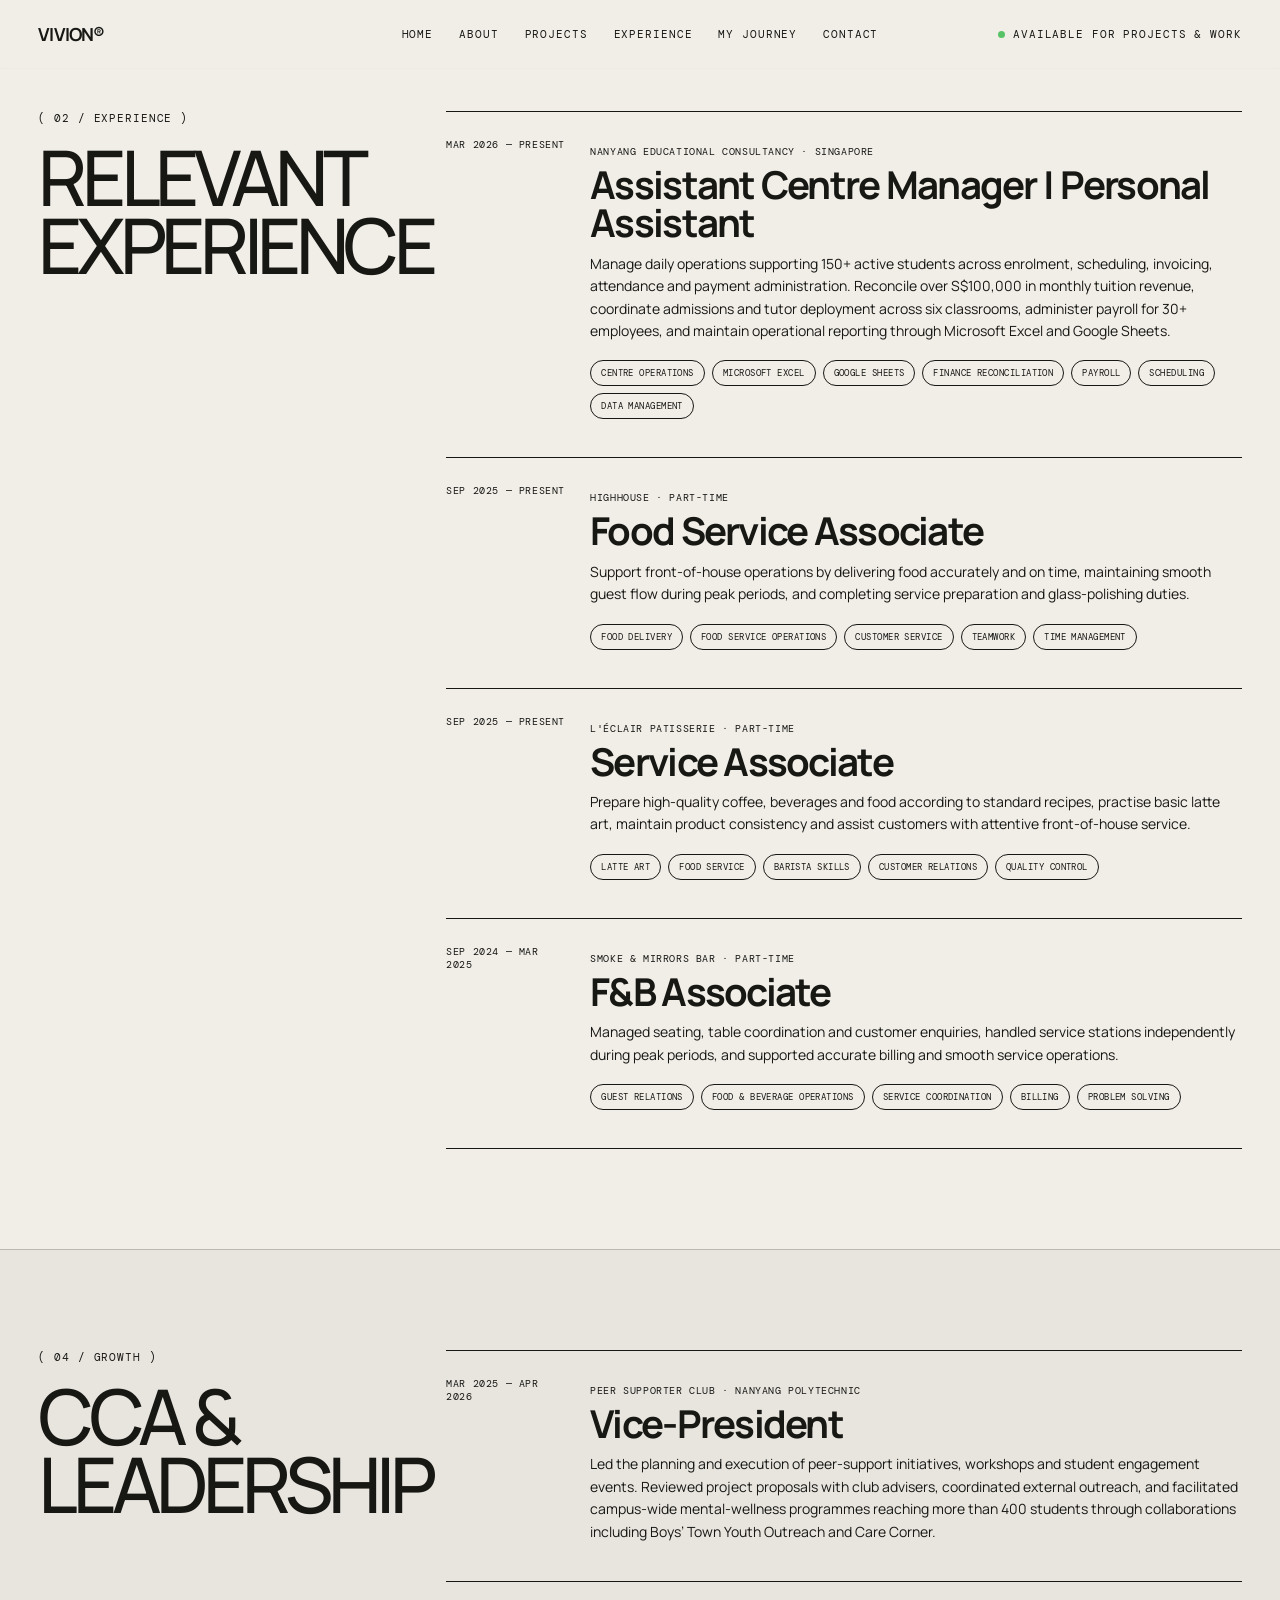
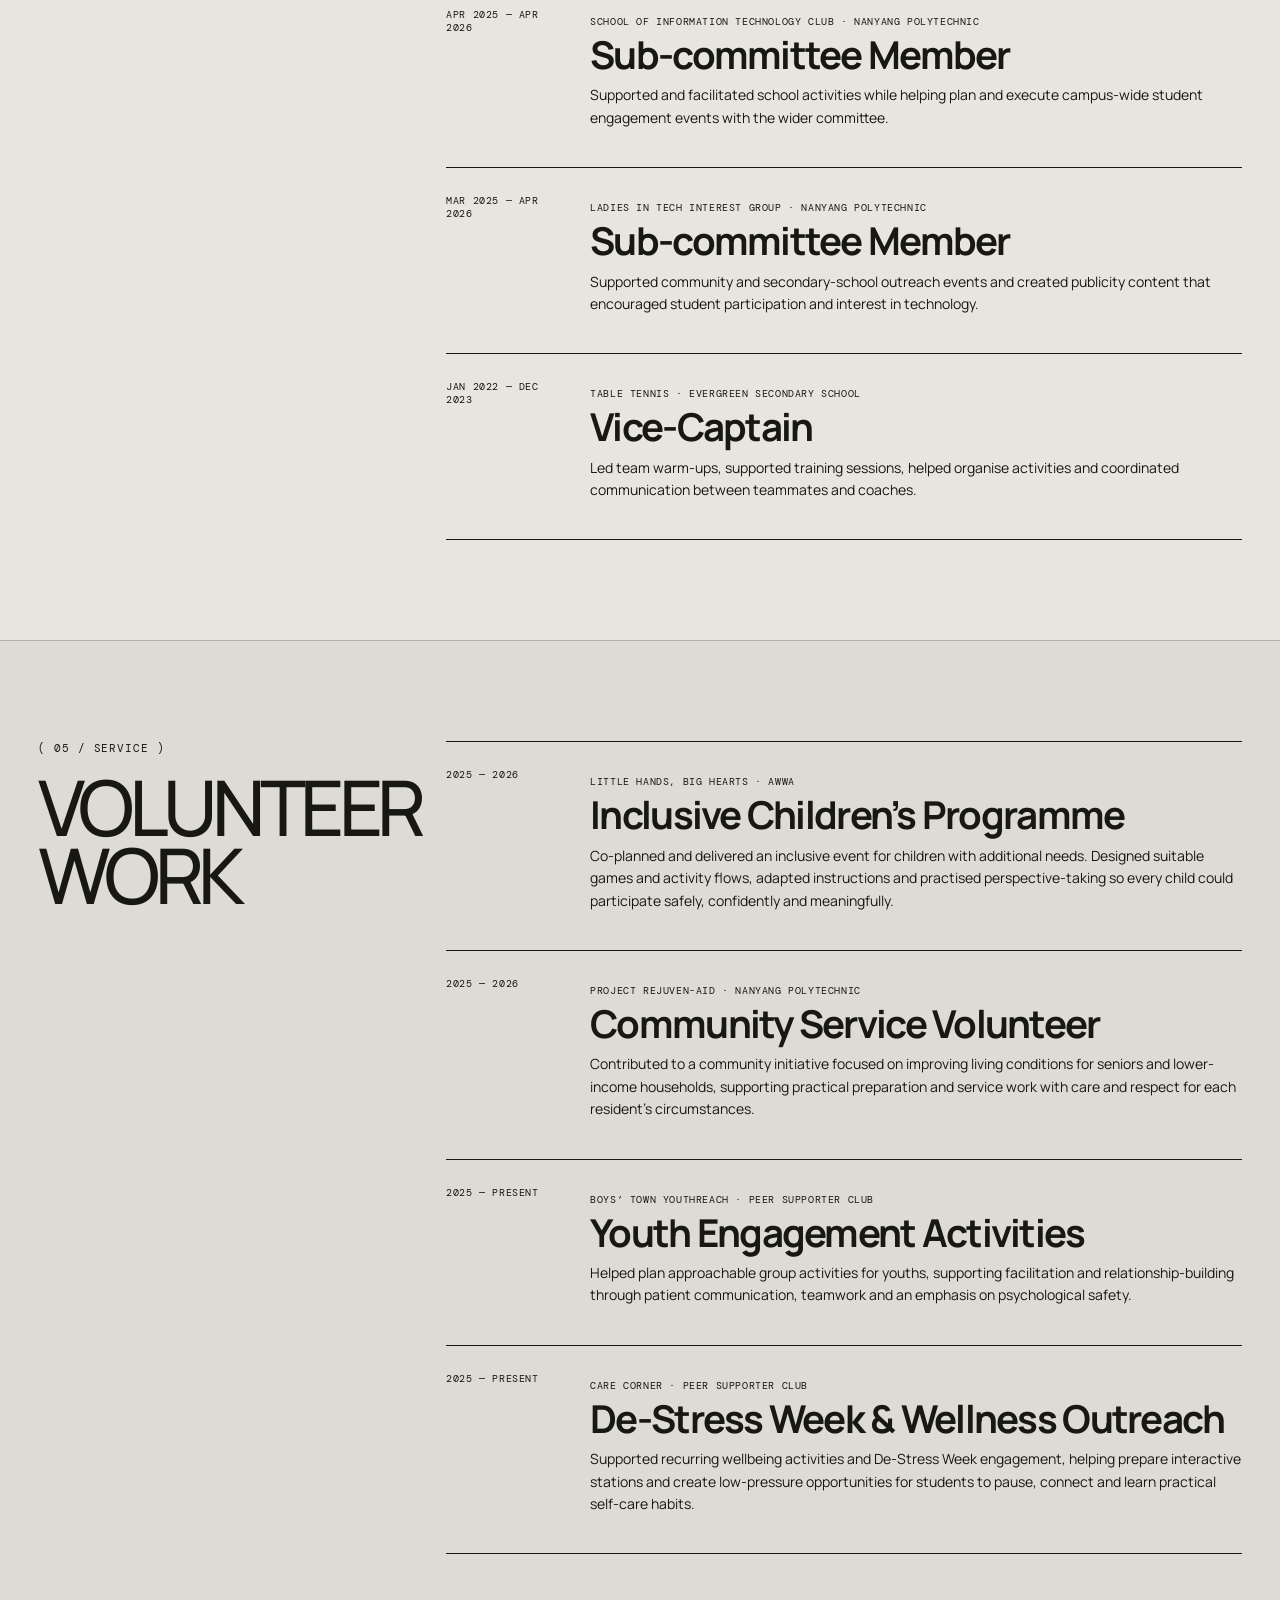
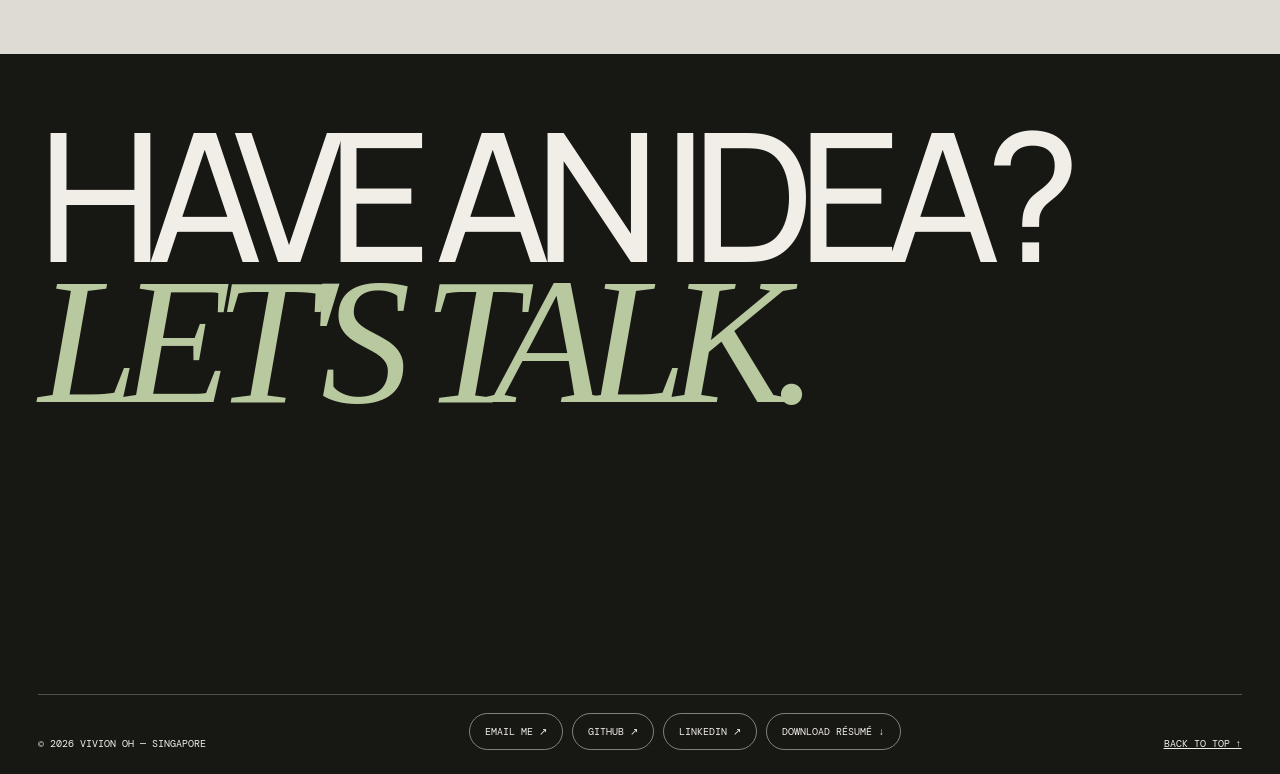
==== experience.html @ 5a407cee "Add EchoSync project links" ====
<!doctype html>
<html lang="en">
<head>
  <meta charset="UTF-8">
  <meta name="viewport" content="width=device-width, initial-scale=1.0">
  <meta name="description" content="Vivion — multidisciplinary digital designer and creative developer.">
  <title>Experience — Vivion</title>
  <style>
    @import url('https://fonts.googleapis.com/css2?family=DM+Mono:wght@300;400;500&family=Manrope:wght@400;500;600;700&display=swap');

    :root {
      --ink: #171714;
      --paper: #f1eee7;
      --acid: #b9c99f;
      --orange: #8a6654;
      --blue: #d8ddd3;
      --line: rgba(23, 23, 20, .22);
    }

    * { box-sizing: border-box; }
    html { scroll-behavior: smooth; }
    body {
      margin: 0;
      color: var(--ink);
      background: var(--paper);
      font-family: Manrope, sans-serif;
      overflow-x: hidden;
    }
    body.experience-page main { padding-top: 68px; }
    body.experience-page .hero, body.experience-page .marquee, body.experience-page .about, body.experience-page .work, body.experience-page .loader { display: none; }
    body.experience-page #experience { padding-top: 42px; }

    a, button { color: inherit; }
    ::selection { color: var(--ink); background: var(--acid); }

    .loader {
      position: fixed;
      inset: 0;
      z-index: 99;
      display: grid;
      align-items: end;
      padding: clamp(24px, 5vw, 72px);
      color: var(--paper);
      background: var(--ink);
      transition: transform .9s cubic-bezier(.77,0,.18,1);
    }
    .loader.done { transform: translateY(-101%); }
    .loader-title { max-width: 1400px; font-size: clamp(50px, 11vw, 170px); line-height: .78; letter-spacing: -.085em; text-transform: uppercase; }
    .loader-title em { color: var(--acid); font-family: "Times New Roman", serif; font-weight: 400; text-transform: none; }
    .loader small { position: absolute; top: 32px; right: 40px; font: 12px DM Mono, monospace; }

    nav {
      position: fixed;
      z-index: 80;
      top: 0;
      left: 0;
      width: 100%;
      padding: 22px clamp(20px, 3vw, 44px);
      display: grid;
      grid-template-columns: 1fr auto 1fr;
      align-items: center;
      font: 11px DM Mono, monospace;
      text-transform: uppercase;
      letter-spacing: .08em;
      background: rgba(241,238,231,.88);
      border-bottom: 1px solid transparent;
      backdrop-filter: blur(14px);
      transition: border-color .25s;
    }
    nav.scrolled { border-color: var(--line); }
    .brand { font: 700 18px Manrope, sans-serif; letter-spacing: -.05em; text-decoration: none; }
    .nav-links { display: flex; align-items: center; gap: 26px; }
    .nav-links a { text-decoration: none; }
    .nav-links a::after { content: ""; display: block; width: 0; height: 1px; background: currentColor; transition: width .25s; }
    .nav-links a:hover::after { width: 100%; }
    .availability { justify-self: end; display: flex; align-items: center; gap: 8px; }
    .availability::before { content: ""; width: 7px; height: 7px; background: #58c366; border-radius: 50%; animation: pulse 1.8s infinite; }

    .hero {
      min-height: 100svh;
      padding: clamp(105px, 12vh, 145px) clamp(20px, 3vw, 44px) clamp(28px, 5vh, 50px);
      display: grid;
      grid-template-rows: auto 1fr auto;
      gap: clamp(35px, 6vh, 75px);
      position: relative;
      border-bottom: 1px solid var(--line);
    }
    .eyebrow { font: 11px DM Mono, monospace; text-transform: uppercase; letter-spacing: .08em; }
    .hero-title {
      margin: 0;
      max-width: 1500px;
      font-size: clamp(58px, 10.5vw, 168px);
      font-weight: 500;
      line-height: .8;
      letter-spacing: -.095em;
      text-transform: uppercase;
      align-self: center;
      position: relative;
      z-index: 1;
    }
    .hero-title .line { display: block; overflow: hidden; }
    .hero-title .line span { display: block; transform: translateY(110%); transition: transform 1s cubic-bezier(.16,1,.3,1); }
    .ready .hero-title .line span { transform: translateY(0); }
    .hero-title .line:nth-child(2) span { transition-delay: .12s; padding-left: 12vw; }
    .accent { font-family: "Times New Roman", serif; font-weight: 400; font-style: italic; text-transform: none; color: var(--orange); }
    .hero-bottom { display: grid; grid-template-columns: 1fr 1fr 1fr; align-items: end; gap: 24px; }
    .hero-copy { max-width: 560px; font-size: clamp(14px, 1.25vw, 18px); line-height: 1.55; }
    .scroll { justify-self: center; font: 10px DM Mono, monospace; text-transform: uppercase; }
    .hero-camera {
      position: absolute;
      right: clamp(20px, 5vw, 80px);
      top: clamp(105px, 14vh, 145px);
      width: clamp(260px, 27vw, 440px);
      padding: 14px;
      border: 1px solid var(--ink);
      border-radius: 24px;
      background: var(--ink);
      color: var(--paper);
      z-index: 2;
      transform: rotate(2deg);
    }
    .camera-top { display: flex; justify-content: space-between; align-items: center; padding: 3px 3px 12px; font: 9px DM Mono, monospace; text-transform: uppercase; }
    .camera-dot { width: 8px; height: 8px; border-radius: 50%; background: #d96855; }
    .camera-screen { display: flex; gap: 7px; overflow-x: auto; scroll-snap-type: x mandatory; scrollbar-width: none; border-radius: 14px; }
    .camera-screen::-webkit-scrollbar { display: none; }
    .camera-screen img { flex: 0 0 100%; width: 100%; aspect-ratio: 4/3; object-fit: cover; object-position: top center; scroll-snap-align: start; background: white; }
    .camera-bottom { display: flex; justify-content: space-between; align-items: center; padding: 12px 3px 2px; font: 9px DM Mono, monospace; text-transform: uppercase; }
    .camera-controls { display: flex; gap: 5px; }
    .camera-controls button { width: 24px; height: 24px; border: 1px solid rgba(255,255,255,.5); border-radius: 50%; color: white; background: transparent; font-size: 11px; }

    .marquee { overflow: hidden; padding: 16px 0; background: var(--ink); color: var(--paper); }
    .marquee-track { display: flex; width: max-content; animation: marquee 20s linear infinite; }
    .marquee span { font: 12px DM Mono, monospace; text-transform: uppercase; white-space: nowrap; }
    .marquee i { color: var(--acid); margin: 0 24px; font-style: normal; }

    .work { padding: 90px clamp(20px, 3vw, 44px) 130px; }
    .section-head { display: flex; justify-content: space-between; align-items: end; margin-bottom: 35px; }
    .section-head h2 { margin: 0; font-size: clamp(50px, 8vw, 120px); font-weight: 500; line-height: .85; letter-spacing: -.075em; text-transform: uppercase; }
    .section-head p { font: 11px DM Mono, monospace; text-transform: uppercase; }
    .project {
      display: grid;
      grid-template-columns: 60px 1fr auto;
      gap: 24px;
      align-items: center;
      padding: 22px 0;
      border-top: 1px solid var(--ink);
      text-decoration: none;
      position: relative;
    }
    .project:last-child { border-bottom: 1px solid var(--ink); }
    .project-num, .project-meta { font: 10px DM Mono, monospace; text-transform: uppercase; }
    .project-main { min-width: 0; }
    .project h3 { margin: 0; font-size: clamp(34px, 5.5vw, 82px); font-weight: 500; letter-spacing: -.065em; line-height: .95; transition: transform .35s; }
    .project:hover h3 { transform: translateX(18px); }
    .project-copy { max-width: 760px; margin: 14px 0 0; font-size: 13px; line-height: 1.55; letter-spacing: 0; }
    .project-skills { display: flex; flex-wrap: wrap; gap: 6px; margin-top: 14px; }
    .project-skills span { padding: 5px 9px; border: 1px solid var(--ink); border-radius: 999px; font: 8px DM Mono, monospace; text-transform: uppercase; letter-spacing: .04em; }
    .project-preview {
      position: fixed;
      z-index: 20;
      width: 300px;
      height: 210px;
      pointer-events: none;
      opacity: 0;
      transform: translate(-50%,-50%) scale(.8) rotate(-4deg);
      transition: opacity .2s, transform .35s;
      border: 8px solid var(--paper);
      box-shadow: 0 20px 50px rgba(0,0,0,.2);
      overflow: hidden;
    }
    .project-preview.show { opacity: 1; transform: translate(-50%,-50%) scale(1) rotate(-2deg); }
    .preview-art { width: 100%; height: 100%; position: relative; background: var(--acid); }
    .preview-art::before { content: ""; position: absolute; inset: 15%; border-radius: 50%; background: var(--orange); box-shadow: 55px 25px 0 var(--blue), -45px 40px 0 var(--ink); }
    .preview-art.has-image { background: #e8f3e9; }
    .preview-art.has-image::before { display: none; }
    .preview-art img { width: 100%; height: 100%; display: block; object-fit: cover; object-position: top center; }
    .project:nth-of-type(2) .preview-art { background: var(--blue); filter: hue-rotate(30deg); }
    .project:nth-of-type(3) .preview-art { background: var(--orange); filter: hue-rotate(90deg); }

    .project-cards { display: grid; gap: 28px; }
    .case-card { padding: clamp(24px, 4vw, 58px); border: 1px solid var(--ink); border-radius: 28px; background: rgba(255,255,255,.34); overflow: hidden; }
    .case-top { display: grid; grid-template-columns: minmax(0,1.6fr) minmax(230px,.7fr); gap: 5vw; align-items: start; }
    .case-card h3 { margin: 0; font-size: clamp(38px, 5.6vw, 82px); line-height: .9; letter-spacing: -.065em; }
    .case-award { display: block; max-width: 900px; margin-bottom: 30px; padding: 0 0 18px; border-bottom: 1px solid var(--ink); color: #536743; font: 600 clamp(18px, 2.3vw, 34px) Manrope, sans-serif; line-height: 1.05; text-transform: uppercase; letter-spacing: -.035em; }
    .case-role { display: block; margin-top: 22px; font: 500 11px DM Mono, monospace; text-transform: uppercase; letter-spacing: .07em; }
    .case-date { justify-self: end; font: 10px DM Mono, monospace; text-transform: uppercase; }
    .case-summary { max-width: 1050px; margin: 30px 0 0; font-size: clamp(16px, 1.5vw, 21px); line-height: 1.55; }
    .case-tags { display: flex; flex-wrap: wrap; gap: 8px; margin-top: 25px; }
    .case-tags span, .case-tags a { padding: 8px 12px; border: 1px solid var(--ink); border-radius: 999px; font: 9px DM Mono, monospace; text-transform: uppercase; }
    .case-details { display: grid; grid-template-columns: 1fr 1fr; gap: clamp(28px, 5vw, 80px); margin-top: 42px; padding-top: 32px; border-top: 1px solid var(--ink); }
    .case-details h4 { margin: 0 0 16px; font-size: 21px; letter-spacing: -.03em; }
    .case-details ul { margin: 0; padding-left: 19px; }
    .case-details li { margin: 0 0 9px; font-size: 14px; line-height: 1.55; }
    .case-media { margin-top: 40px; display: grid; grid-template-columns: 1.7fr .8fr; gap: 12px; }
    .case-media img { width: 100%; height: clamp(230px, 37vw, 560px); display: block; border: 1px solid var(--ink); border-radius: 18px; object-fit: cover; object-position: top center; background: white; }
    .case-media .media-note { border-radius: 18px; padding: 25px; background: var(--ink); color: var(--paper); display: flex; flex-direction: column; justify-content: space-between; }
    .media-note span { font: 9px DM Mono, monospace; text-transform: uppercase; }
    .media-note strong { font-size: clamp(27px, 3vw, 46px); line-height: .95; letter-spacing: -.05em; }
    .case-card.echo, .case-card.legacy, .case-card.dance { background: #e8e5de; }
    .case-card.compact .case-media { grid-template-columns: 1fr; }
    .visual-panel { min-height: 260px; border-radius: 18px; border: 1px solid var(--ink); display: grid; place-items: center; background: var(--paper); position: relative; overflow: hidden; }
    .visual-panel::before { content: ""; width: 170px; aspect-ratio: 1; border-radius: 50%; background: var(--accent-color, var(--orange)); box-shadow: 80px 20px 0 var(--blue), -80px 35px 0 var(--acid); }
    .visual-panel span { position: absolute; font: 10px DM Mono, monospace; text-transform: uppercase; }
    .image-gallery { margin-top: 40px; display: grid; grid-template-columns: repeat(3, minmax(0,1fr)); gap: 12px; }
    .gallery-item { aspect-ratio: 16 / 9; min-height: 190px; position: relative; overflow: hidden; border: 1px solid var(--ink); border-radius: 15px; background: #f8f7f2; }
    .gallery-item:first-child { grid-column: span 2; grid-row: span 2; aspect-ratio: auto; }
    .gallery-item img { width: 100%; height: 100%; min-height: 0; display: block; object-fit: cover; object-position: top center; transition: transform .4s; }
    .gallery-item.contain img { object-fit: contain; object-position: center; }
    .gallery-item:hover img { transform: scale(1.025); }
    .gallery-item::after { content: "View ↗"; position: absolute; right: 10px; bottom: 10px; padding: 6px 8px; border-radius: 999px; color: var(--paper); background: rgba(23,23,20,.85); font: 8px DM Mono, monospace; text-transform: uppercase; }
    .image-gallery.collapsed .gallery-item:nth-child(n+6) { display: none; }
    .gallery-more { aspect-ratio: 16 / 9; min-height: 190px; border: 1px solid var(--ink); border-radius: 15px; color: var(--paper); background: var(--ink); font: 500 clamp(28px, 4vw, 58px) Manrope, sans-serif; letter-spacing: -.05em; }
    .gallery-more small { display: block; margin-top: 6px; font: 8px DM Mono, monospace; text-transform: uppercase; letter-spacing: .08em; }
    .lightbox { position: fixed; inset: 0; z-index: 200; display: none; grid-template-columns: minmax(0,2fr) minmax(270px,.7fr); gap: 30px; align-items: center; padding: 50px 80px; background: rgba(16,16,14,.97); }
    .lightbox.open { display: grid; }
    .lightbox img { max-width: 100%; max-height: 88vh; object-fit: contain; justify-self: center; }
    .lightbox-info { color: var(--paper); padding: 26px; border-left: 1px solid rgba(255,255,255,.25); }
    .lightbox-info span { font: 9px DM Mono, monospace; text-transform: uppercase; letter-spacing: .08em; color: var(--acid); }
    .lightbox-info h3 { margin: 12px 0 16px; font-size: clamp(26px, 3vw, 46px); line-height: .95; letter-spacing: -.05em; }
    .lightbox-info p { margin: 0; font-size: 14px; line-height: 1.65; color: rgba(241,238,231,.76); }
    .lightbox button { position: absolute; border: 1px solid rgba(255,255,255,.5); border-radius: 999px; color: white; background: rgba(0,0,0,.35); font: 11px DM Mono, monospace; }
    .lightbox-close { top: 20px; right: 20px; padding: 10px 14px; }
    .lightbox-prev, .lightbox-next { top: 50%; width: 44px; height: 44px; }
    .lightbox-prev { left: 20px; }
    .lightbox-next { right: 20px; }

    .experience-section { padding: 100px clamp(20px, 3vw, 44px); border-top: 1px solid var(--line); }
    .experience-section.alt { background: #e8e5de; }
    .experience-section.orange { background: #dedbd4; }
    .experience-grid { display: grid; grid-template-columns: minmax(220px, .8fr) 2fr; gap: 7vw; }
    .section-label { margin: 0; font: 11px DM Mono, monospace; text-transform: uppercase; letter-spacing: .08em; }
    .section-label strong { display: block; margin-top: 18px; font: 500 clamp(42px, 6vw, 90px) Manrope, sans-serif; line-height: .88; letter-spacing: -.07em; text-transform: uppercase; }
    .entries { border-top: 1px solid var(--ink); }
    .entry, .entry.no-logo { display: grid; grid-template-columns: 120px 1fr; gap: 24px; padding: 26px 0 38px; border-bottom: 1px solid var(--ink); }
    .entry[id] { scroll-margin-top: 88px; }
    .entry-group { padding: 30px 0 18px; border-bottom: 1px solid var(--ink); }
    .entry-group-title { margin: 0 0 14px 204px; font: 600 11px DM Mono, monospace; text-transform: uppercase; letter-spacing: .07em; }
    .role-timeline { position: relative; }
    .role-timeline::before { content: ""; position: absolute; top: 32px; bottom: 45px; left: 180px; width: 2px; background: var(--ink); }
    .role-timeline .entry { position: relative; grid-template-columns: 120px 1fr; column-gap: 36px; border-bottom: 0; padding: 24px 0 34px 48px; }
    .role-timeline .entry::before { content: ""; position: absolute; top: 29px; left: 172px; width: 14px; height: 14px; border: 2px solid var(--ink); border-radius: 50%; background: #e8e5de; z-index: 1; }
    .role-timeline .entry:first-child::before { background: var(--ink); box-shadow: inset 0 0 0 3px #e8e5de; }
    .role-timeline .entry + .entry { padding-top: 34px; }
    .role-timeline .entry + .entry::before { top: 39px; }
    .role-timeline .entry h3 { margin-top: 0; }
    .entry-date, .entry-kicker { font: 10px DM Mono, monospace; text-transform: uppercase; letter-spacing: .06em; }
    .entry h3 { margin: 6px 0 10px; font-size: clamp(25px, 3vw, 44px); line-height: 1; letter-spacing: -.045em; }
    .entry p { max-width: 690px; margin: 0; font-size: 14px; line-height: 1.6; }
    .entry-skills { display: flex; flex-wrap: wrap; gap: 7px; margin-top: 18px; }
    .entry-skills span { padding: 6px 10px; border: 1px solid var(--ink); border-radius: 999px; font: 9px DM Mono, monospace; text-transform: uppercase; letter-spacing: .05em; }
    .placeholder { opacity: .58; }

    .about {
      min-height: 95vh;
      padding: 110px clamp(20px, 3vw, 44px);
      background: #dedbd4;
      display: grid;
      grid-template-columns: 1fr 2.2fr;
      gap: 6vw;
    }
    .about h2 { margin: 0; font: 11px DM Mono, monospace; text-transform: uppercase; }
    .about-copy { margin: 0; font-size: clamp(38px, 5.7vw, 88px); line-height: .98; letter-spacing: -.065em; }
    .about-copy em { font-family: "Times New Roman", serif; font-weight: 400; color: #536743; }
    .skills { grid-column: 2; display: flex; flex-wrap: wrap; gap: 8px; align-self: end; margin-top: 80px; }
    .skills span { border: 1px solid var(--ink); border-radius: 999px; padding: 10px 15px; font: 10px DM Mono, monospace; text-transform: uppercase; }

    footer { min-height: 80vh; padding: 70px clamp(20px, 3vw, 44px) 24px; background: var(--ink); color: var(--paper); display: flex; flex-direction: column; justify-content: space-between; }
    footer h2 { margin: 0; font-size: clamp(70px, 14vw, 210px); font-weight: 500; line-height: .78; letter-spacing: -.09em; text-transform: uppercase; }
    footer h2 em { color: var(--acid); font-family: "Times New Roman", serif; font-weight: 400; }
    .footer-row { display: flex; justify-content: space-between; gap: 24px; align-items: end; border-top: 1px solid rgba(255,255,255,.25); padding-top: 18px; font: 10px DM Mono, monospace; text-transform: uppercase; }
    .socials { display: flex; flex-wrap: wrap; gap: 9px; }
    .socials a { padding: 11px 15px; border: 1px solid rgba(255,255,255,.45); border-radius: 999px; text-decoration: none; transition: background .2s, color .2s; }
    .socials a:hover { color: var(--ink); background: var(--acid); }

    [data-reveal] { opacity: 0; transform: translateY(45px); transition: opacity .8s, transform .8s cubic-bezier(.16,1,.3,1); }
    [data-reveal].visible { opacity: 1; transform: none; }
    @keyframes marquee { to { transform: translateX(-50%); } }
    @keyframes float { 50% { transform: translateY(10px) rotate(5deg); } }
    @keyframes pulse { 50% { box-shadow: 0 0 0 6px rgba(88,195,102,0); } }

    @media (max-width: 720px) {
      body.experience-page #experience { padding-top: 30px; }
      nav { grid-template-columns: 1fr auto; }
      .nav-links { display: flex; gap: 13px; max-width: 66vw; overflow-x: auto; scrollbar-width: none; }
      .nav-links::-webkit-scrollbar { display: none; }
      .availability { display: none; }
      .hero { min-height: auto; padding-top: 105px; gap: 44px; }
      .hero-title { font-size: clamp(52px, 17.5vw, 92px); line-height: .82; padding-top: 75px; }
      .hero-title .line:nth-child(2) span { padding-left: 0; }
      .hero-bottom { grid-template-columns: 1fr; gap: 20px; }
      .hero-bottom .eyebrow { justify-self: start !important; }
      .scroll { justify-self: start; }
      .hero-camera { position: relative; inset: auto; width: 100%; max-width: 390px; justify-self: end; margin-top: -18px; transform: rotate(1deg); }
      .hero-title { padding-top: 0; }
      .project { grid-template-columns: 34px 1fr; }
      .project-meta { display: none; }
      .project-preview { display: none; }
      .case-top, .case-details, .case-media { grid-template-columns: 1fr; }
      .image-gallery { grid-template-columns: 1fr 1fr; }
      .gallery-item:first-child { grid-column: span 2; grid-row: auto; aspect-ratio: 16 / 9; }
      .lightbox { grid-template-columns: 1fr; padding: 65px 15px 20px; overflow-y: auto; }
      .lightbox-info { border-left: 0; border-top: 1px solid rgba(255,255,255,.25); padding: 22px 5px; }
      .case-date { justify-self: start; }
      .case-media .media-note { min-height: 210px; }
      .experience-grid { grid-template-columns: 1fr; }
      .entry, .entry.no-logo { grid-template-columns: 1fr; gap: 10px; }
      .entry-group-title { margin-left: 28px; }
      .role-timeline::before { left: 5px; top: 24px; bottom: 35px; }
      .role-timeline .entry { grid-template-columns: 1fr; padding: 18px 0 26px 28px; }
      .role-timeline .entry::before, .role-timeline .entry + .entry::before { left: 0; top: 23px; }
      .about { grid-template-columns: 1fr; }
      .about-copy, .skills { grid-column: 1; }
      footer { min-height: 70vh; }
      .footer-row { align-items: start; flex-direction: column; }
    }

    @media (min-width: 721px) and (max-height: 760px) {
      .hero { gap: 24px; padding-top: 100px; padding-bottom: 24px; }
      .hero-title { font-size: min(9.5vw, 130px); }
      .hero-camera { top: 90px; width: 250px; }
    }
  </style>
</head>
<body class="experience-page">
  <div class="loader"><small>BUILDING YOUR STORY / <b>0</b>%</small><div class="loader-title">Vivion's<br><em>digital portfolio.</em></div></div>

  <nav>
    <a class="brand" href="index.html">VIVION®</a>
    <div class="nav-links"><a href="index.html">Home</a><a href="index.html#about">About</a><a href="projects.html">Projects</a><a href="experience.html#experience">Experience</a><a href="experience.html#leadership">My Journey</a><a href="index.html#contact">Contact</a></div>
    <div class="availability">Available for projects & work</div>
  </nav>

  <main>
    <section class="hero">
      <h1 class="hero-title">
        <span class="line"><span>Welcome to</span></span>
        <span class="line"><span><i class="accent">Vivion's</i> world.</span></span>
      </h1>
      <div class="hero-camera" aria-label="Scrollable project preview camera">
        <div class="camera-top"><span>Vivion / Selected frames</span><i class="camera-dot"></i></div>
        <div class="camera-screen">
          <img src="assets/echosync-gallery/screen-01.png" alt="EchoSync dashboard preview">
          <img src="assets/legacy-garden.png" alt="Legacy Garden preview">
          <img src="assets/echosync-gallery/screen-06.png" alt="EchoSync mobile responder preview">
        </div>
        <div class="camera-bottom"><span>Swipe / scroll</span><div class="camera-controls"><button type="button" data-camera="-1" aria-label="Previous image">←</button><button type="button" data-camera="1" aria-label="Next image">→</button></div></div>
      </div>
      <div class="hero-bottom">
        <p class="hero-copy">I bridge business, technology and people—building practical digital products, supporting fast-moving operations and leading community initiatives with empathy.</p>
        <span class="scroll">Scroll to explore ↓</span>
        <span class="eyebrow" style="justify-self:end">Based in Singapore / GMT+8</span>
      </div>
    </section>

    <div class="marquee" aria-hidden="true"><div class="marquee-track">
      <span>Python <i>✦</i> C# <i>✦</i> HTML <i>✦</i> CSS <i>✦</i> JavaScript <i>✦</i> Power BI <i>✦</i> Microsoft Excel <i>✦</i> Google Workspace <i>✦</i> Microsoft 365 <i>✦</i> Flask <i>✦</i> Figma <i>✦</i>&nbsp;</span>
      <span>Python <i>✦</i> C# <i>✦</i> HTML <i>✦</i> CSS <i>✦</i> JavaScript <i>✦</i> Power BI <i>✦</i> Microsoft Excel <i>✦</i> Google Workspace <i>✦</i> Microsoft 365 <i>✦</i> Flask <i>✦</i> Figma <i>✦</i>&nbsp;</span>
    </div></div>

    <section class="about" id="about">
      <h2 data-reveal>( 01 / About me )</h2>
      <p class="about-copy" data-reveal>I’m Vivion, a Business & Financial Technology student who enjoys <em>building useful, human-centred digital experiences.</em></p>
      <div class="skills" data-reveal><span>Python</span><span>C#</span><span>Flask</span><span>HTML / CSS</span><span>JavaScript</span><span>Power BI</span><span>Figma</span><span>UI / UX</span><span>Microsoft Excel</span><span>Google Workspace</span><span>Microsoft 365</span><span>Leadership</span><span>Communication</span></div>
    </section>

    <section class="experience-section" id="experience">
      <div class="experience-grid">
        <h2 class="section-label" data-reveal>( 02 / Experience )<strong>Relevant<br>experience</strong></h2>
        <div class="entries" data-reveal>
          <article class="entry" id="nanyang"><span class="entry-date">Mar 2026 — Present</span><div><span class="entry-kicker">Nanyang Educational Consultancy · Singapore</span><h3>Assistant Centre Manager | Personal Assistant</h3><p>Manage daily operations supporting 150+ active students across enrolment, scheduling, invoicing, attendance and payment administration. Reconcile over S$100,000 in monthly tuition revenue, coordinate admissions and tutor deployment across six classrooms, administer payroll for 30+ employees, and maintain operational reporting through Microsoft Excel and Google Sheets.</p><div class="entry-skills"><span>Centre Operations</span><span>Microsoft Excel</span><span>Google Sheets</span><span>Finance Reconciliation</span><span>Payroll</span><span>Scheduling</span><span>Data Management</span></div></div></article>
          <article class="entry" id="highhouse"><span class="entry-date">Sep 2025 — Present</span><div><span class="entry-kicker">HighHouse · Part-time</span><h3>Food Service Associate</h3><p>Support front-of-house operations by delivering food accurately and on time, maintaining smooth guest flow during peak periods, and completing service preparation and glass-polishing duties.</p><div class="entry-skills"><span>Food delivery</span><span>Food service operations</span><span>Customer service</span><span>Teamwork</span><span>Time management</span></div></div></article>
          <article class="entry" id="leclair"><span class="entry-date">Sep 2025 — Present</span><div><span class="entry-kicker">L'éclair Patisserie · Part-time</span><h3>Service Associate</h3><p>Prepare high-quality coffee, beverages and food according to standard recipes, practise basic latte art, maintain product consistency and assist customers with attentive front-of-house service.</p><div class="entry-skills"><span>Latte art</span><span>Food service</span><span>Barista skills</span><span>Customer relations</span><span>Quality control</span></div></div></article>
          <article class="entry"><span class="entry-date">Sep 2024 — Mar 2025</span><div><span class="entry-kicker">Smoke & Mirrors Bar · Part-time</span><h3>F&amp;B Associate</h3><p>Managed seating, table coordination and customer enquiries, handled service stations independently during peak periods, and supported accurate billing and smooth service operations.</p><div class="entry-skills"><span>Guest relations</span><span>Food & beverage operations</span><span>Service coordination</span><span>Billing</span><span>Problem solving</span></div></div></article>
        </div>
      </div>
    </section>

    <section class="work" id="work">
      <div class="section-head" data-reveal><h2>Relevant<br>projects</h2><p>( 03 / Projects ) · 2024—2026</p></div>
      <div class="project-cards">
        <article class="case-card echo" data-reveal>
          <div class="case-top"><div><span class="case-award">SCDF × Dell Lifesavers’ Innovation Challenge 2026 · Top 5 Finalist</span><h3>EchoSync</h3><span class="case-role">Project Lead | Business Analysis | Digital Marketing | Front-end Development</span></div><span class="case-date">Mar 2026 — Jul 2026</span></div>
          <p class="case-summary">An AI-assisted pre-arrival intelligence and first-response ecosystem designed to detect unwitnessed home emergencies for seniors living alone. EchoSync uses privacy-first ambient sensors, Edge AI and voice check-ins to assess distress before routing alerts to caregivers or responders.</p>
          <div class="case-tags"><span>Artificial Intelligence</span><span>IoT</span><span>Edge AI</span><span>Raspberry Pi</span><span>Sensor Fusion</span><span>Voice Recognition</span><span>Dashboard Integration</span></div>
          <div class="case-tags" aria-label="EchoSync project links"><a href="https://drive.google.com/file/d/1EsJgIY_tZZl0zcujhtltDhbZPLk7-HnM/preview" target="_blank" rel="noopener noreferrer">Walkthrough Video</a><a href="https://canva.link/3jphq3scqtzqxrj" target="_blank" rel="noopener noreferrer">Brainstorm</a><a href="https://github.com/feliciatanxl/EchoSync" target="_blank" rel="noopener noreferrer">GitHub Repository</a><a href="https://canva.link/1vbi4l7is7edmj3" target="_blank" rel="noopener noreferrer">Top 10 Pitch Deck</a><a href="https://canva.link/nsu4u5fb17wkt8w" target="_blank" rel="noopener noreferrer">Grand Finale Deck</a><a href="https://echosync-portal-kaw8xrzjo-feliciatanxls-projects.vercel.app/dashboard-v2" target="_blank" rel="noopener noreferrer">Dashboard</a><a href="https://echosync-portal-kaw8xrzjo-feliciatanxls-projects.vercel.app/caregiver-app" target="_blank" rel="noopener noreferrer">Caregiver App</a><a href="https://echosync-portal-kaw8xrzjo-feliciatanxls-projects.vercel.app/myResponder" target="_blank" rel="noopener noreferrer">myResponder</a></div>
          <div class="case-details"><div><h4>Project Highlights</h4><ul><li>Top 5 Finalist out of 81 teams from 17 institutions in the SCDF and Dell Lifesavers’ Innovation Challenge 2026.</li><li>Built a privacy-first flow without CCTV or facial recognition.</li><li>Combined sound, motion, distance and load signals with explainable risk scoring.</li><li>Created caregiver verification, SCDF dashboard and myResponder-style escalation flows.</li></ul></div><div><h4>My Role & Contributions</h4><ul><li>Supported software development, sensor logic and alert-flow architecture.</li><li>Conducted Raspberry Pi hardware testing and multi-sensor calibration.</li><li>Integrated dashboard alerts and prepared the OpenShift competition demo.</li><li>Contributed to UI design, pitch preparation and the Grand Finale presentation.</li></ul></div></div>
          <div class="image-gallery collapsed" aria-label="EchoSync project gallery">
            <a class="gallery-item" href="assets/echosync-gallery/screen-01.png" data-title="Triage Operations Dashboard" data-description="A central operations view that helps dispatchers understand active incidents, urgency, location and responder activity without searching across multiple systems."><img src="assets/echosync-gallery/screen-01.png" alt="EchoSync triage operations dashboard"></a>
            <a class="gallery-item contain" href="assets/echosync.png" data-title="Emergency Detection Flow" data-description="The end-to-end EchoSync journey: ambient sensing detects a possible fall, a multilingual voice check-in verifies the resident’s condition, and urgent cases are escalated for human response."><img src="assets/echosync.png" alt="EchoSync fall detection, voice check-in and escalation process"></a>
            <a class="gallery-item" href="assets/echosync-gallery/screen-02.png" data-title="Incident Intelligence" data-description="An incident-focused screen combines sensor evidence, confidence level and location context so a human operator can make a faster, better-informed decision."><img src="assets/echosync-gallery/screen-02.png" alt="EchoSync incident intelligence screen"></a>
            <a class="gallery-item" href="assets/echosync-gallery/screen-03.png" data-title="Caregiver Verification" data-description="Lower and medium-risk alerts can be verified by a caregiver first, reducing unnecessary escalation while keeping urgent cases moving quickly toward responders."><img src="assets/echosync-gallery/screen-03.png" alt="EchoSync caregiver verification screen"></a>
            <a class="gallery-item" href="assets/echosync-gallery/screen-04.png"><img src="assets/echosync-gallery/screen-04.png" alt="EchoSync prototype screen 4"></a>
            <a class="gallery-item" href="assets/echosync-gallery/screen-05.png"><img src="assets/echosync-gallery/screen-05.png" alt="EchoSync prototype screen 5"></a>
            <a class="gallery-item" href="assets/echosync-gallery/screen-06.png"><img src="assets/echosync-gallery/screen-06.png" alt="EchoSync prototype screen 6"></a>
            <a class="gallery-item" href="assets/echosync-gallery/screen-07.png"><img src="assets/echosync-gallery/screen-07.png" alt="EchoSync prototype screen 7"></a>
            <a class="gallery-item" href="assets/echosync-gallery/screen-08.png"><img src="assets/echosync-gallery/screen-08.png" alt="EchoSync prototype screen 8"></a>
            <a class="gallery-item" href="assets/echosync-gallery/screen-09.png"><img src="assets/echosync-gallery/screen-09.png" alt="EchoSync prototype screen 9"></a>
            <a class="gallery-item" href="assets/echosync-gallery/screen-10.png"><img src="assets/echosync-gallery/screen-10.png" alt="EchoSync prototype screen 10"></a>
            <a class="gallery-item" href="assets/echosync-gallery/screen-11.png"><img src="assets/echosync-gallery/screen-11.png" alt="EchoSync prototype screen 11"></a>
            <a class="gallery-item" href="assets/echosync-gallery/screen-12.png"><img src="assets/echosync-gallery/screen-12.png" alt="EchoSync prototype screen 12"></a>
            <a class="gallery-item" href="assets/echosync-gallery/screen-13.png"><img src="assets/echosync-gallery/screen-13.png" alt="EchoSync prototype screen 13"></a>
            <a class="gallery-item" href="assets/echosync-gallery/screen-14.png"><img src="assets/echosync-gallery/screen-14.png" alt="EchoSync prototype screen 14"></a>
            <a class="gallery-item" href="assets/echosync-gallery/screen-15.png"><img src="assets/echosync-gallery/screen-15.png" alt="EchoSync prototype screen 15"></a>
            <a class="gallery-item" href="assets/echosync-gallery/screen-16.png"><img src="assets/echosync-gallery/screen-16.png" alt="EchoSync prototype screen 16"></a>
            <a class="gallery-item" href="assets/echosync-gallery/screen-17.png"><img src="assets/echosync-gallery/screen-17.png" alt="EchoSync prototype screen 17"></a>
            <button class="gallery-more" type="button" data-gallery-more data-count="+13">+13<small>View all prototype screens</small></button>
          </div>
        </article>

        <article class="case-card legacy" data-reveal>
          <div class="case-top"><div><span class="case-award">Dell Innovate Dash 2026 · Finalist</span><h3>Legacy Garden</h3><span class="case-role">Project Lead · Full-Stack Developer</span></div><span class="case-date">Oct 2025 — Feb 2026</span></div>
          <p class="case-summary">A reflective digital-storytelling platform connecting seniors and youths. Structured story creation, community discovery, moderation and a gamified garden progression system encourage safe, meaningful interaction and sustained participation.</p>
          <div class="case-tags"><span>HTML</span><span>CSS</span><span>JavaScript</span><span>Python</span><span>Flask</span><span>Jinja2</span><span>Content Moderation</span><span>Speech Recognition</span></div>
          <div class="case-details"><div><h4>Project Highlights</h4><ul><li>Developed story creation, drafts, community discovery and messaging features.</li><li>Connected user activity to a reward-based garden progression system.</li><li>Integrated validation and content moderation for safer user-generated content.</li><li>Designed an accessible experience for users across different age groups.</li></ul></div><div><h4>My Role & Contributions</h4><ul><li>Led full-stack development of story creation and management workflows.</li><li>Implemented database-backed CRUD operations and validation logic.</li><li>Built engagement logic connecting stories to garden rewards.</li><li>Contributed to UX structure, documentation and product narrative.</li></ul></div></div>
          <div class="image-gallery collapsed" aria-label="Legacy Garden project gallery">
            <a class="gallery-item" href="assets/legacy-garden.png" data-title="Community Story Discovery" data-description="The central community feed helps seniors and youths discover stories by topic, search content and engage through comments and reactions in a calm, accessible interface."><img src="assets/legacy-garden.png" alt="Legacy Garden community storytelling interface"></a>
            <a class="gallery-item" href="assets/legacy-gallery/screen-01.jpg" data-title="Growing Together" data-description="The public landing page introduces the intergenerational purpose, explains the three-step participation model and uses clear calls to action suitable for both senior and youth audiences."><img src="assets/legacy-gallery/screen-01.jpg" alt="Legacy Garden public landing page"></a>
            <a class="gallery-item" href="assets/legacy-gallery/screen-02.jpg" data-title="Accessible Account Creation" data-description="Registration supports different profile types and regions while keeping optional contact details flexible—important for users with different comfort levels and digital experience."><img src="assets/legacy-gallery/screen-02.jpg" alt="Legacy Garden account registration"></a>
            <a class="gallery-item" href="assets/legacy-gallery/screen-03.jpg" data-title="Flexible Sign-In" data-description="Users can sign in with a conventional account or Google. The restrained form layout reduces friction and keeps authentication familiar for less confident digital users."><img src="assets/legacy-gallery/screen-03.jpg" alt="Legacy Garden login screen"></a>
            <a class="gallery-item" href="assets/legacy-gallery/screen-04.jpg" data-title="Guided Help & FAQ" data-description="Plain-language answers explain rewards, activities, community trees, privacy and partner participation so users can learn independently without feeling overwhelmed."><img src="assets/legacy-gallery/screen-04.jpg" alt="Legacy Garden frequently asked questions"></a>
            <a class="gallery-item" href="assets/legacy-gallery/screen-05.jpg" data-title="Mission & Accessibility" data-description="The About page explains why the platform matters and documents accessibility choices such as large text, simple navigation, friendly icons and low-complexity controls."><img src="assets/legacy-gallery/screen-05.jpg" alt="Legacy Garden about and accessibility page"></a>
            <a class="gallery-item" href="assets/legacy-gallery/screen-06.jpg"><img src="assets/legacy-gallery/screen-06.jpg" alt="Legacy Garden community story feed"></a>
            <a class="gallery-item" href="assets/legacy-gallery/screen-07.jpg"><img src="assets/legacy-gallery/screen-07.jpg" alt="Legacy Garden story creation form"></a>
            <a class="gallery-item" href="assets/legacy-gallery/screen-08.jpg"><img src="assets/legacy-gallery/screen-08.jpg" alt="Legacy Garden story accessibility controls"></a>
            <a class="gallery-item" href="assets/legacy-gallery/screen-09.jpg"><img src="assets/legacy-gallery/screen-09.jpg" alt="Legacy Garden garden progression and rewards"></a>
            <a class="gallery-item" href="assets/legacy-gallery/screen-10.jpg"><img src="assets/legacy-gallery/screen-10.jpg" alt="Legacy Garden events and cooperative games"></a>
            <a class="gallery-item" href="assets/legacy-gallery/screen-11.jpg"><img src="assets/legacy-gallery/screen-11.jpg" alt="Legacy Garden regional community tree"></a>
            <a class="gallery-item" href="assets/legacy-gallery/screen-12.jpg"><img src="assets/legacy-gallery/screen-12.jpg" alt="Legacy Garden tree history"></a>
            <a class="gallery-item" href="assets/legacy-gallery/screen-13.jpg"><img src="assets/legacy-gallery/screen-13.jpg" alt="Legacy Garden member profile"></a>
            <a class="gallery-item" href="assets/legacy-gallery/screen-14.jpg"><img src="assets/legacy-gallery/screen-14.jpg" alt="Legacy Garden private messaging"></a>
            <a class="gallery-item" href="assets/legacy-gallery/screen-15.jpg"><img src="assets/legacy-gallery/screen-15.jpg" alt="Legacy Garden memory album"></a>
            <a class="gallery-item" href="assets/legacy-gallery/screen-16.jpg"><img src="assets/legacy-gallery/screen-16.jpg" alt="Legacy Garden privacy settings"></a>
            <a class="gallery-item" href="assets/legacy-gallery/screen-17.jpg"><img src="assets/legacy-gallery/screen-17.jpg" alt="Legacy Garden edit profile"></a>
            <a class="gallery-item" href="assets/legacy-gallery/screen-18.jpg"><img src="assets/legacy-gallery/screen-18.jpg" alt="Legacy Garden account settings"></a>
            <button class="gallery-more" type="button" data-gallery-more data-count="+14">+14<small>View all product screens</small></button>
          </div>
        </article>

        <article class="case-card dance compact" data-reveal>
          <div class="case-top"><div><h3>Dance Revolution</h3><span class="case-role">Front-End Web Developer</span></div><span class="case-date">Oct 2025 — Feb 2026</span></div>
          <p class="case-summary">A responsive, multi-page CCA promotion website designed to help prospective members explore events, achievements and participation opportunities through a clear and energetic digital experience.</p>
          <div class="case-tags"><span>HTML</span><span>CSS</span><span>JavaScript</span><span>Responsive Design</span><span>Accessibility</span><span>Form Design</span></div>
          <div class="case-details"><div><h4>Project Highlights</h4><ul><li>Created consistent navigation across event, achievement and sign-up pages.</li><li>Implemented event filtering and a multi-step registration flow.</li><li>Applied responsive, accessible and usability-focused design principles.</li></ul></div><div><h4>My Role & Contributions</h4><ul><li>Developed reusable page structures and interactive front-end features.</li><li>Optimised layouts across desktop and mobile screen sizes.</li><li>Tested navigation, forms and content hierarchy for clarity.</li></ul></div></div>
          <div class="case-media"><div class="visual-panel" style="--accent-color:#ff5c35"><span>Project imagery coming soon</span></div></div>
        </article>

      </div>
    </section>

    <section class="experience-section alt" id="leadership">
      <div class="experience-grid">
        <h2 class="section-label" data-reveal>( 04 / Growth )<strong>CCA &<br>leadership</strong></h2>
        <div class="entries" data-reveal>
          <article class="entry no-logo"><span class="entry-date">Mar 2025 — Apr 2026</span><div><span class="entry-kicker">Peer Supporter Club · Nanyang Polytechnic</span><h3>Vice-President</h3><p>Led the planning and execution of peer-support initiatives, workshops and student engagement events. Reviewed project proposals with club advisers, coordinated external outreach, and facilitated campus-wide mental-wellness programmes reaching more than 400 students through collaborations including Boys’ Town Youth Outreach and Care Corner.</p></div></article>
          <article class="entry no-logo"><span class="entry-date">Apr 2025 — Apr 2026</span><div><span class="entry-kicker">School of Information Technology Club · Nanyang Polytechnic</span><h3>Sub-committee Member</h3><p>Supported and facilitated school activities while helping plan and execute campus-wide student engagement events with the wider committee.</p></div></article>
          <article class="entry no-logo"><span class="entry-date">Mar 2025 — Apr 2026</span><div><span class="entry-kicker">Ladies in Tech Interest Group · Nanyang Polytechnic</span><h3>Sub-committee Member</h3><p>Supported community and secondary-school outreach events and created publicity content that encouraged student participation and interest in technology.</p></div></article>
          <article class="entry no-logo"><span class="entry-date">Jan 2022 — Dec 2023</span><div><span class="entry-kicker">Table Tennis · Evergreen Secondary School</span><h3>Vice-Captain</h3><p>Led team warm-ups, supported training sessions, helped organise activities and coordinated communication between teammates and coaches.</p></div></article>
        </div>
      </div>
    </section>

    <section class="experience-section orange" id="volunteer">
      <div class="experience-grid">
        <h2 class="section-label" data-reveal>( 05 / Service )<strong>Volunteer<br>work</strong></h2>
        <div class="entries" data-reveal>
          <article class="entry no-logo"><span class="entry-date">2025 — 2026</span><div><span class="entry-kicker">Little Hands, Big Hearts · AWWA</span><h3>Inclusive Children’s Programme</h3><p>Co-planned and delivered an inclusive event for children with additional needs. Designed suitable games and activity flows, adapted instructions and practised perspective-taking so every child could participate safely, confidently and meaningfully.</p></div></article>
          <article class="entry no-logo"><span class="entry-date">2025 — 2026</span><div><span class="entry-kicker">Project Rejuven-Aid · Nanyang Polytechnic</span><h3>Community Service Volunteer</h3><p>Contributed to a community initiative focused on improving living conditions for seniors and lower-income households, supporting practical preparation and service work with care and respect for each resident’s circumstances.</p></div></article>
          <article class="entry no-logo"><span class="entry-date">2025 — Present</span><div><span class="entry-kicker">Boys’ Town YouthReach · Peer Supporter Club</span><h3>Youth Engagement Activities</h3><p>Helped plan approachable group activities for youths, supporting facilitation and relationship-building through patient communication, teamwork and an emphasis on psychological safety.</p></div></article>
          <article class="entry no-logo"><span class="entry-date">2025 — Present</span><div><span class="entry-kicker">Care Corner · Peer Supporter Club</span><h3>De-Stress Week &amp; Wellness Outreach</h3><p>Supported recurring wellbeing activities and De-Stress Week engagement, helping prepare interactive stations and create low-pressure opportunities for students to pause, connect and learn practical self-care habits.</p></div></article>
        </div>
      </div>
    </section>

  </main>

  <footer id="contact">
    <h2>Have an idea?<br><em>Let's talk.</em></h2>
    <div class="footer-row">
      <span>© 2026 Vivion Oh — Singapore</span>
      <div class="socials"><a href="mailto:VivionOh@gmail.com">Email me ↗</a><a href="https://github.com/vvionnn" target="_blank" rel="noopener noreferrer">GitHub ↗</a><a href="https://www.linkedin.com/in/vivion-oh-6b0153307/" target="_blank" rel="noopener noreferrer">LinkedIn ↗</a><a href="assets/Vivion-Oh-Resume.pdf" download>Download résumé ↓</a></div>
      <a href="#">Back to top ↑</a>
    </div>
  </footer>
  <div class="lightbox" role="dialog" aria-modal="true" aria-label="Project image viewer">
    <button class="lightbox-close" type="button">Close ×</button>
    <button class="lightbox-prev" type="button" aria-label="Previous image">←</button>
    <img src="" alt="">
    <aside class="lightbox-info"><span>Project screen</span><h3>Image title</h3><p>Image description</p></aside>
    <button class="lightbox-next" type="button" aria-label="Next image">→</button>
  </div>

  <script>
    const loader = document.querySelector('.loader');
    loader.classList.add('done');
    document.body.classList.add('ready');

    const observer = new IntersectionObserver(entries => entries.forEach(entry => {
      if (entry.isIntersecting) entry.target.classList.add('visible');
    }), { threshold: .15 });
    document.querySelectorAll('[data-reveal]').forEach(el => observer.observe(el));
    addEventListener('scroll', () => document.querySelector('nav').classList.toggle('scrolled', scrollY > 20), { passive: true });

    const cameraScreen = document.querySelector('.camera-screen');
    document.querySelectorAll('[data-camera]').forEach(button => button.addEventListener('click', () => {
      cameraScreen.scrollBy({ left: cameraScreen.clientWidth * Number(button.dataset.camera), behavior: 'smooth' });
    }));

    const galleryLinks = [...document.querySelectorAll('.gallery-item')];
    const lightbox = document.querySelector('.lightbox');
    const lightboxImage = lightbox.querySelector('img');
    const lightboxTitle = lightbox.querySelector('.lightbox-info h3');
    const lightboxDescription = lightbox.querySelector('.lightbox-info p');
    let activeGalleryLinks = [];
    let currentImage = 0;
    function describeScreen(alt) {
      const text = alt.toLowerCase();
      const descriptions = [
        ['community story feed', 'A searchable community feed makes shared memories easy to discover while reactions and comments create gentle, low-pressure ways for different generations to connect.'],
        ['story creation', 'The structured authoring flow supports topics, drafts, photo uploads, speech recording and multiple languages, lowering barriers for users with different typing and language abilities.'],
        ['accessibility controls', 'Font-size controls and built-in translation let each person adapt the interface without leaving the current task—an important feature for an intergenerational audience.'],
        ['garden progression', 'Stories earn water while activities and messages earn seeds. Turning participation into visible garden growth makes engagement understandable and rewarding without competitive pressure.'],
        ['cooperative games', 'Paired games, streaks and shared events give seniors and youths a reason to return and interact, converting digital activity into ongoing relationships.'],
        ['regional community tree', 'A map-based regional community turns individual harvested plants into shared progress, showing users that their personal participation contributes to something larger.'],
        ['tree history', 'The history view makes garden actions transparent and traceable, helping users understand exactly how their contributions affect progression.'],
        ['member profile', 'Profiles combine identity, region, stories and rewards in one approachable view while allowing users to control how much personal information they share.'],
        ['private messaging', 'Direct and regional conversations support everyday connection, with messaging streaks reinforcing consistent communication between partners.'],
        ['memory album', 'The album turns completed activities into collectible memories, giving long-term participation an emotional record rather than only points or statistics.'],
        ['privacy settings', 'Clear privacy controls let users hide their email, region or phone number and provide direct access to community guidelines and account security.'],
        ['edit profile', 'The edit flow keeps profile type stable while allowing users to update their region, biography and image through one focused form.'],
        ['account settings', 'Security, privacy, story management and account controls are grouped by purpose so users can find sensitive settings quickly and confidently.']
      ];
      return descriptions.find(([keyword]) => text.includes(keyword))?.[1] || 'A working prototype screen showing how the project translates its core idea into a clear, usable digital experience. This view is part of the tested end-to-end product flow.';
    }
    function showImage(index) {
      if (!activeGalleryLinks.length) return;
      currentImage = (index + activeGalleryLinks.length) % activeGalleryLinks.length;
      const activeLink = activeGalleryLinks[currentImage];
      const source = activeLink.querySelector('img');
      lightboxImage.src = activeLink.href;
      lightboxImage.alt = source.alt;
      lightboxTitle.textContent = activeLink.dataset.title || source.alt;
      lightboxDescription.textContent = activeLink.dataset.description || describeScreen(source.alt);
      lightbox.classList.add('open');
      document.body.style.overflow = 'hidden';
    }
    function closeLightbox() {
      lightbox.classList.remove('open');
      document.body.style.overflow = '';
    }
    galleryLinks.forEach(link => link.addEventListener('click', event => {
      event.preventDefault();
      const gallery = link.closest('.image-gallery');
      activeGalleryLinks = [...gallery.querySelectorAll('.gallery-item')];
      showImage(activeGalleryLinks.indexOf(link));
    }));
    document.querySelectorAll('[data-gallery-more]').forEach(button => button.addEventListener('click', () => {
      const gallery = button.closest('.image-gallery');
      const isCollapsed = gallery.classList.contains('collapsed');
      gallery.classList.toggle('collapsed');
      if (isCollapsed) {
        button.innerHTML = 'Show less<small>Collapse prototype screens</small>';
      } else {
        button.innerHTML = `${button.dataset.count}<small>View all prototype screens</small>`;
        gallery.scrollIntoView({ behavior: 'smooth', block: 'start' });
      }
    }));
    lightbox.querySelector('.lightbox-close').addEventListener('click', closeLightbox);
    lightbox.querySelector('.lightbox-prev').addEventListener('click', () => showImage(currentImage - 1));
    lightbox.querySelector('.lightbox-next').addEventListener('click', () => showImage(currentImage + 1));
    lightbox.addEventListener('click', event => { if (event.target === lightbox) closeLightbox(); });
    addEventListener('keydown', event => {
      if (!lightbox.classList.contains('open')) return;
      if (event.key === 'Escape') closeLightbox();
      if (event.key === 'ArrowLeft') showImage(currentImage - 1);
      if (event.key === 'ArrowRight') showImage(currentImage + 1);
    });

  </script>
</body>
</html>
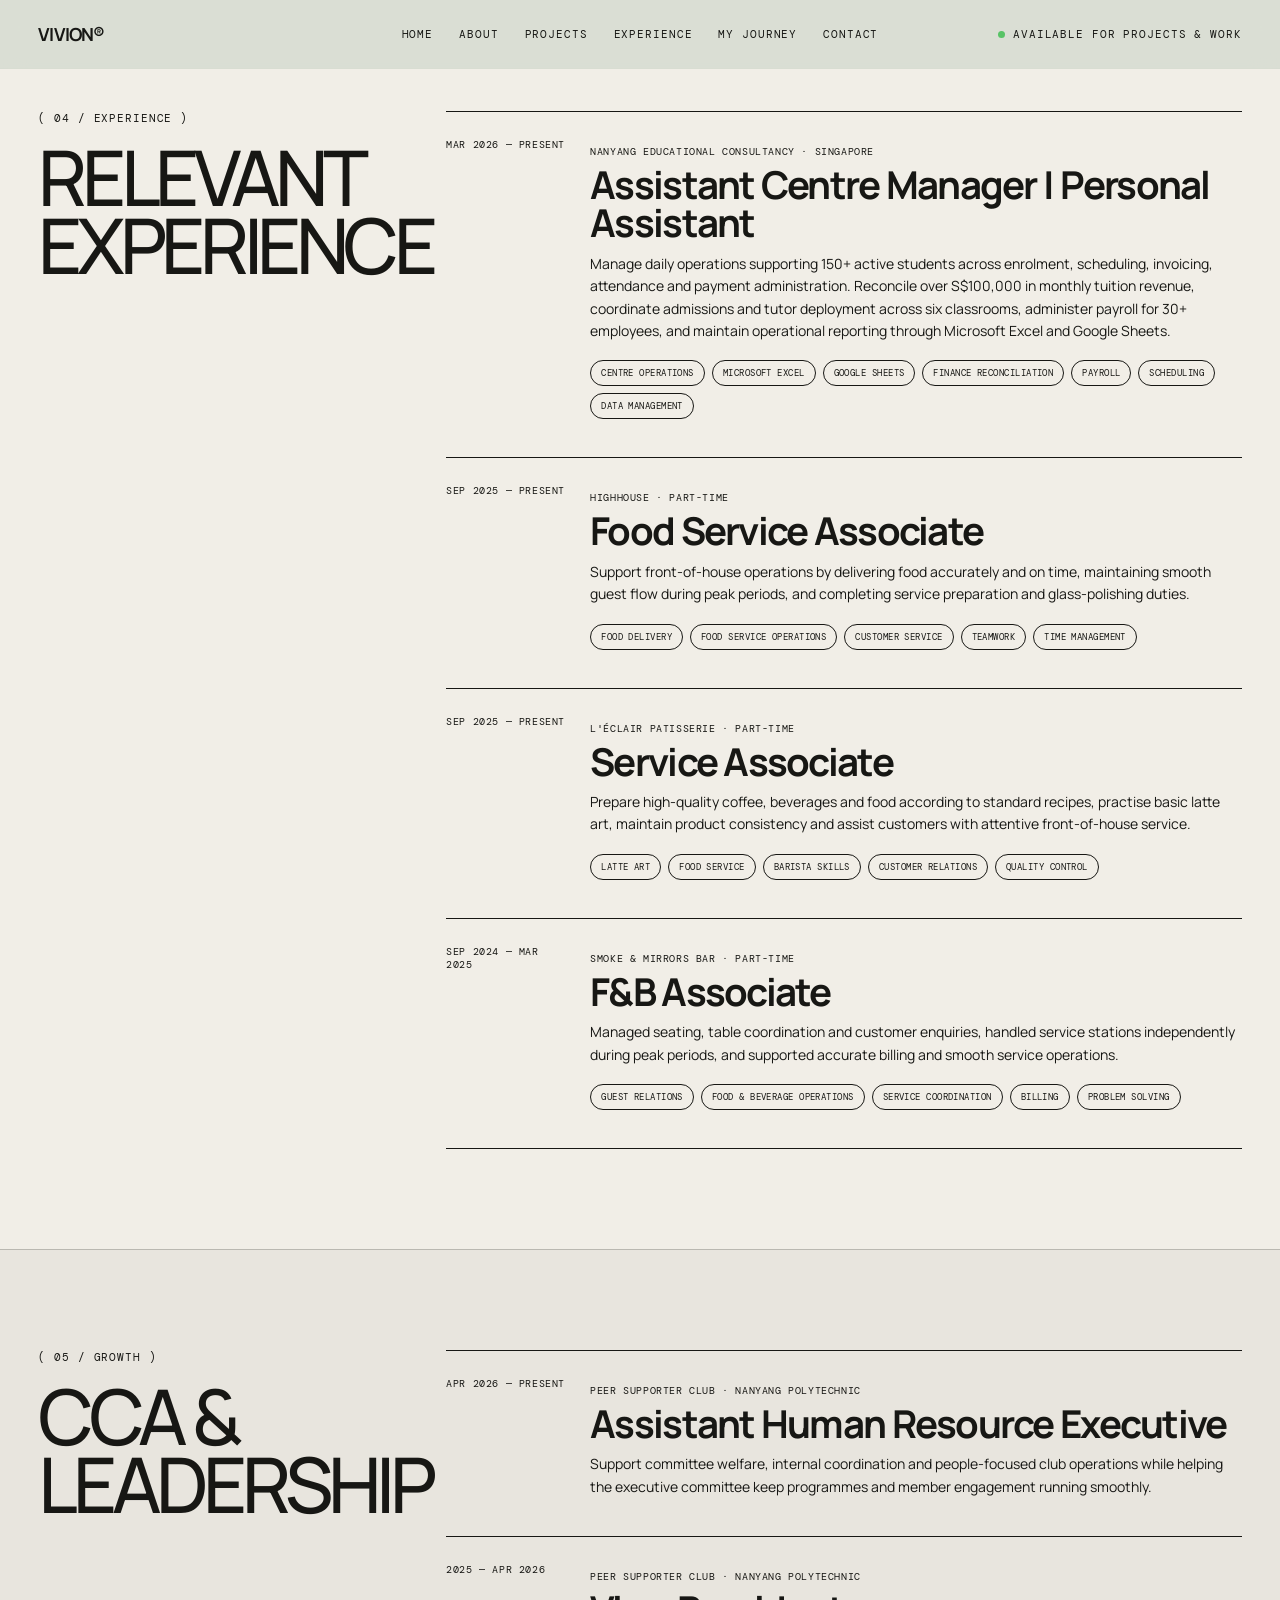
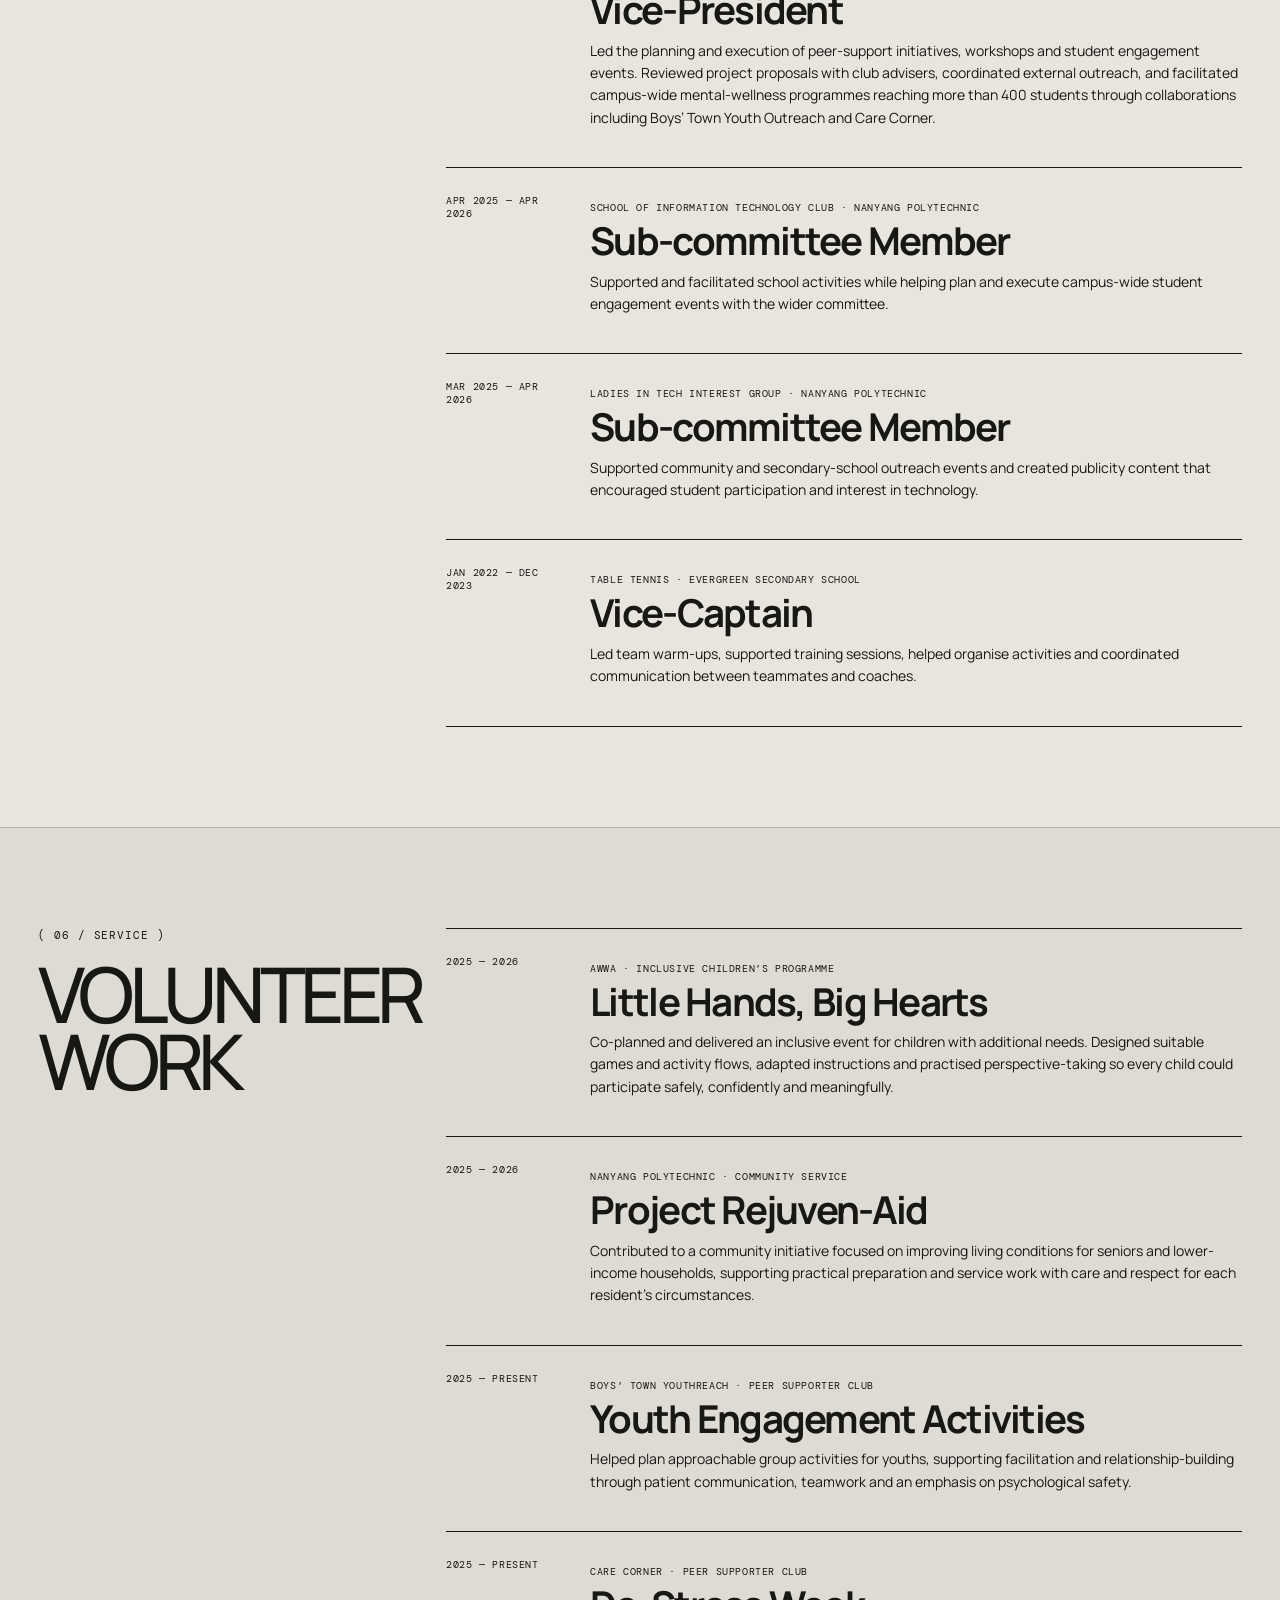
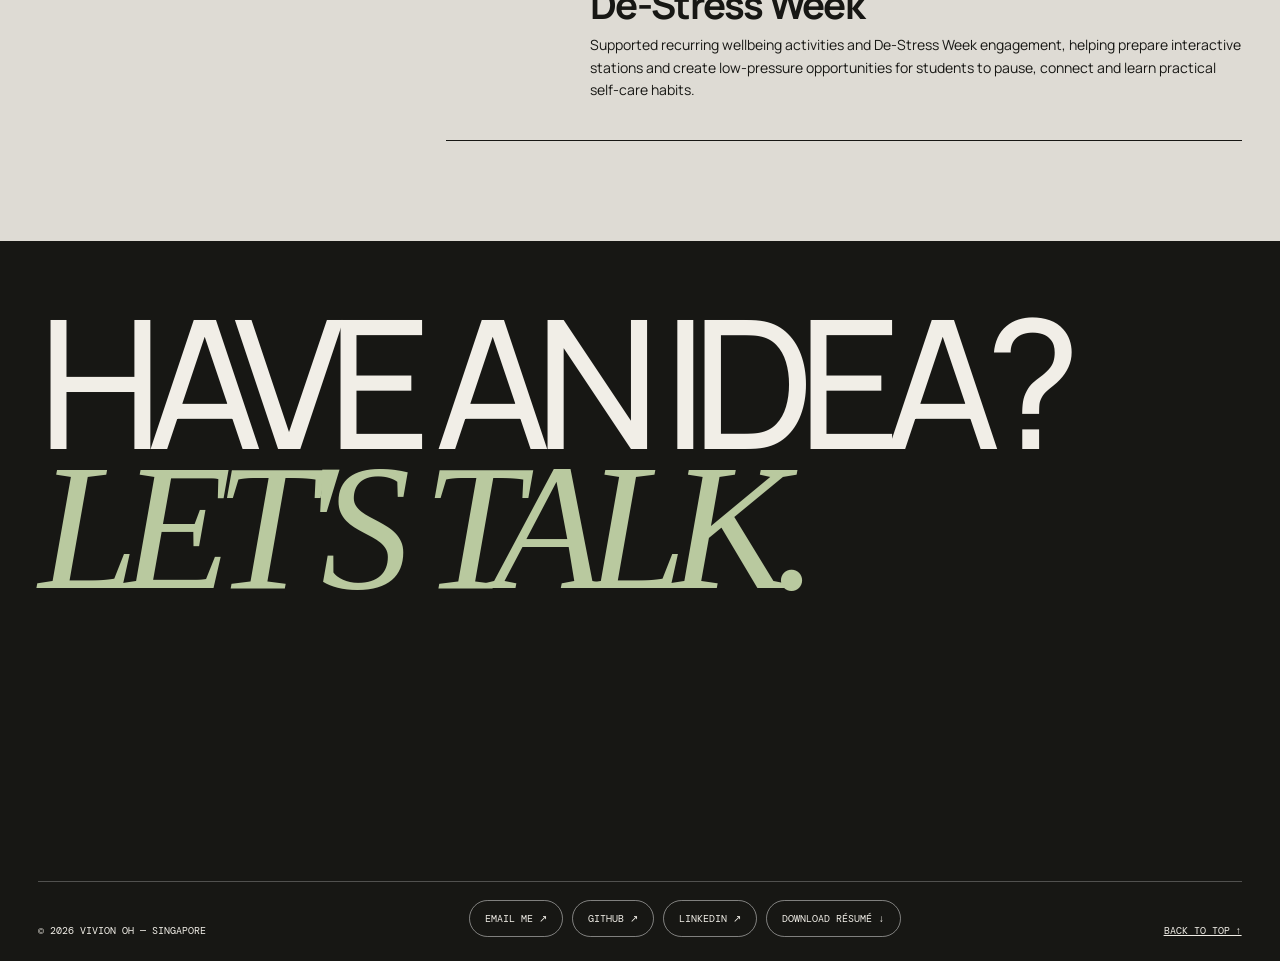
==== commit 4eea718d: "Refine navigation and journey details" ====
--- a/experience.html
+++ b/experience.html
@@ -62,7 +62,7 @@
       font: 11px DM Mono, monospace;
       text-transform: uppercase;
       letter-spacing: .08em;
-      background: rgba(241,238,231,.88);
+      background: rgba(216,221,211,.94);
       border-bottom: 1px solid transparent;
       backdrop-filter: blur(14px);
       transition: border-color .25s;
@@ -365,7 +365,7 @@
 
     <section class="experience-section" id="experience">
       <div class="experience-grid">
-        <h2 class="section-label" data-reveal>( 02 / Experience )<strong>Relevant<br>experience</strong></h2>
+        <h2 class="section-label" data-reveal>( 04 / Experience )<strong>Relevant<br>experience</strong></h2>
         <div class="entries" data-reveal>
           <article class="entry" id="nanyang"><span class="entry-date">Mar 2026 — Present</span><div><span class="entry-kicker">Nanyang Educational Consultancy · Singapore</span><h3>Assistant Centre Manager | Personal Assistant</h3><p>Manage daily operations supporting 150+ active students across enrolment, scheduling, invoicing, attendance and payment administration. Reconcile over S$100,000 in monthly tuition revenue, coordinate admissions and tutor deployment across six classrooms, administer payroll for 30+ employees, and maintain operational reporting through Microsoft Excel and Google Sheets.</p><div class="entry-skills"><span>Centre Operations</span><span>Microsoft Excel</span><span>Google Sheets</span><span>Finance Reconciliation</span><span>Payroll</span><span>Scheduling</span><span>Data Management</span></div></div></article>
           <article class="entry" id="highhouse"><span class="entry-date">Sep 2025 — Present</span><div><span class="entry-kicker">HighHouse · Part-time</span><h3>Food Service Associate</h3><p>Support front-of-house operations by delivering food accurately and on time, maintaining smooth guest flow during peak periods, and completing service preparation and glass-polishing duties.</p><div class="entry-skills"><span>Food delivery</span><span>Food service operations</span><span>Customer service</span><span>Teamwork</span><span>Time management</span></div></div></article>
@@ -449,9 +449,10 @@
 
     <section class="experience-section alt" id="leadership">
       <div class="experience-grid">
-        <h2 class="section-label" data-reveal>( 04 / Growth )<strong>CCA &<br>leadership</strong></h2>
+        <h2 class="section-label" data-reveal>( 05 / Growth )<strong>CCA &<br>leadership</strong></h2>
         <div class="entries" data-reveal>
-          <article class="entry no-logo"><span class="entry-date">Mar 2025 — Apr 2026</span><div><span class="entry-kicker">Peer Supporter Club · Nanyang Polytechnic</span><h3>Vice-President</h3><p>Led the planning and execution of peer-support initiatives, workshops and student engagement events. Reviewed project proposals with club advisers, coordinated external outreach, and facilitated campus-wide mental-wellness programmes reaching more than 400 students through collaborations including Boys’ Town Youth Outreach and Care Corner.</p></div></article>
+          <article class="entry no-logo"><span class="entry-date">Apr 2026 — Present</span><div><span class="entry-kicker">Peer Supporter Club · Nanyang Polytechnic</span><h3>Assistant Human Resource Executive</h3><p>Support committee welfare, internal coordination and people-focused club operations while helping the executive committee keep programmes and member engagement running smoothly.</p></div></article>
+          <article class="entry no-logo"><span class="entry-date">2025 — Apr 2026</span><div><span class="entry-kicker">Peer Supporter Club · Nanyang Polytechnic</span><h3>Vice-President</h3><p>Led the planning and execution of peer-support initiatives, workshops and student engagement events. Reviewed project proposals with club advisers, coordinated external outreach, and facilitated campus-wide mental-wellness programmes reaching more than 400 students through collaborations including Boys’ Town Youth Outreach and Care Corner.</p></div></article>
           <article class="entry no-logo"><span class="entry-date">Apr 2025 — Apr 2026</span><div><span class="entry-kicker">School of Information Technology Club · Nanyang Polytechnic</span><h3>Sub-committee Member</h3><p>Supported and facilitated school activities while helping plan and execute campus-wide student engagement events with the wider committee.</p></div></article>
           <article class="entry no-logo"><span class="entry-date">Mar 2025 — Apr 2026</span><div><span class="entry-kicker">Ladies in Tech Interest Group · Nanyang Polytechnic</span><h3>Sub-committee Member</h3><p>Supported community and secondary-school outreach events and created publicity content that encouraged student participation and interest in technology.</p></div></article>
           <article class="entry no-logo"><span class="entry-date">Jan 2022 — Dec 2023</span><div><span class="entry-kicker">Table Tennis · Evergreen Secondary School</span><h3>Vice-Captain</h3><p>Led team warm-ups, supported training sessions, helped organise activities and coordinated communication between teammates and coaches.</p></div></article>
@@ -461,12 +462,12 @@
 
     <section class="experience-section orange" id="volunteer">
       <div class="experience-grid">
-        <h2 class="section-label" data-reveal>( 05 / Service )<strong>Volunteer<br>work</strong></h2>
+        <h2 class="section-label" data-reveal>( 06 / Service )<strong>Volunteer<br>work</strong></h2>
         <div class="entries" data-reveal>
-          <article class="entry no-logo"><span class="entry-date">2025 — 2026</span><div><span class="entry-kicker">Little Hands, Big Hearts · AWWA</span><h3>Inclusive Children’s Programme</h3><p>Co-planned and delivered an inclusive event for children with additional needs. Designed suitable games and activity flows, adapted instructions and practised perspective-taking so every child could participate safely, confidently and meaningfully.</p></div></article>
-          <article class="entry no-logo"><span class="entry-date">2025 — 2026</span><div><span class="entry-kicker">Project Rejuven-Aid · Nanyang Polytechnic</span><h3>Community Service Volunteer</h3><p>Contributed to a community initiative focused on improving living conditions for seniors and lower-income households, supporting practical preparation and service work with care and respect for each resident’s circumstances.</p></div></article>
+          <article class="entry no-logo"><span class="entry-date">2025 — 2026</span><div><span class="entry-kicker">AWWA · Inclusive Children’s Programme</span><h3>Little Hands, Big Hearts</h3><p>Co-planned and delivered an inclusive event for children with additional needs. Designed suitable games and activity flows, adapted instructions and practised perspective-taking so every child could participate safely, confidently and meaningfully.</p></div></article>
+          <article class="entry no-logo"><span class="entry-date">2025 — 2026</span><div><span class="entry-kicker">Nanyang Polytechnic · Community Service</span><h3>Project Rejuven-Aid</h3><p>Contributed to a community initiative focused on improving living conditions for seniors and lower-income households, supporting practical preparation and service work with care and respect for each resident’s circumstances.</p></div></article>
           <article class="entry no-logo"><span class="entry-date">2025 — Present</span><div><span class="entry-kicker">Boys’ Town YouthReach · Peer Supporter Club</span><h3>Youth Engagement Activities</h3><p>Helped plan approachable group activities for youths, supporting facilitation and relationship-building through patient communication, teamwork and an emphasis on psychological safety.</p></div></article>
-          <article class="entry no-logo"><span class="entry-date">2025 — Present</span><div><span class="entry-kicker">Care Corner · Peer Supporter Club</span><h3>De-Stress Week &amp; Wellness Outreach</h3><p>Supported recurring wellbeing activities and De-Stress Week engagement, helping prepare interactive stations and create low-pressure opportunities for students to pause, connect and learn practical self-care habits.</p></div></article>
+          <article class="entry no-logo"><span class="entry-date">2025 — Present</span><div><span class="entry-kicker">Care Corner · Peer Supporter Club</span><h3>De-Stress Week</h3><p>Supported recurring wellbeing activities and De-Stress Week engagement, helping prepare interactive stations and create low-pressure opportunities for students to pause, connect and learn practical self-care habits.</p></div></article>
         </div>
       </div>
     </section>
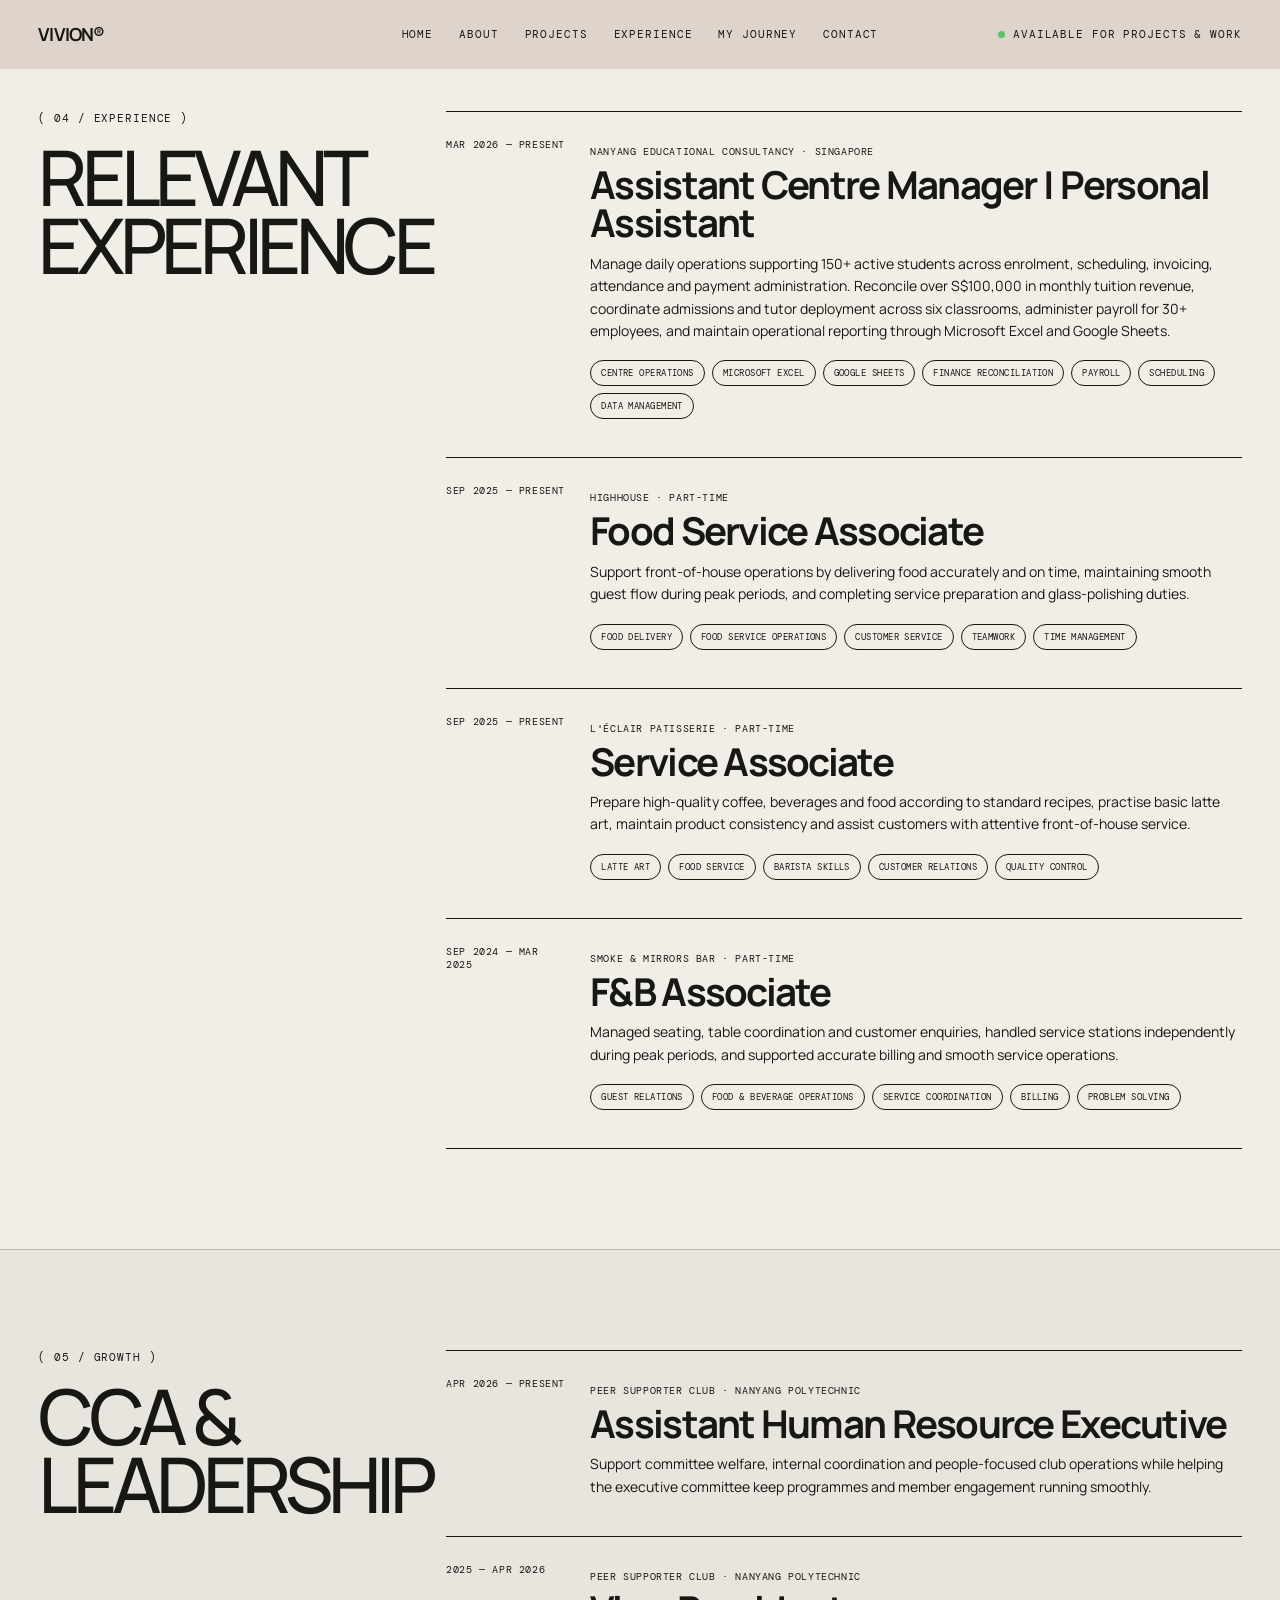
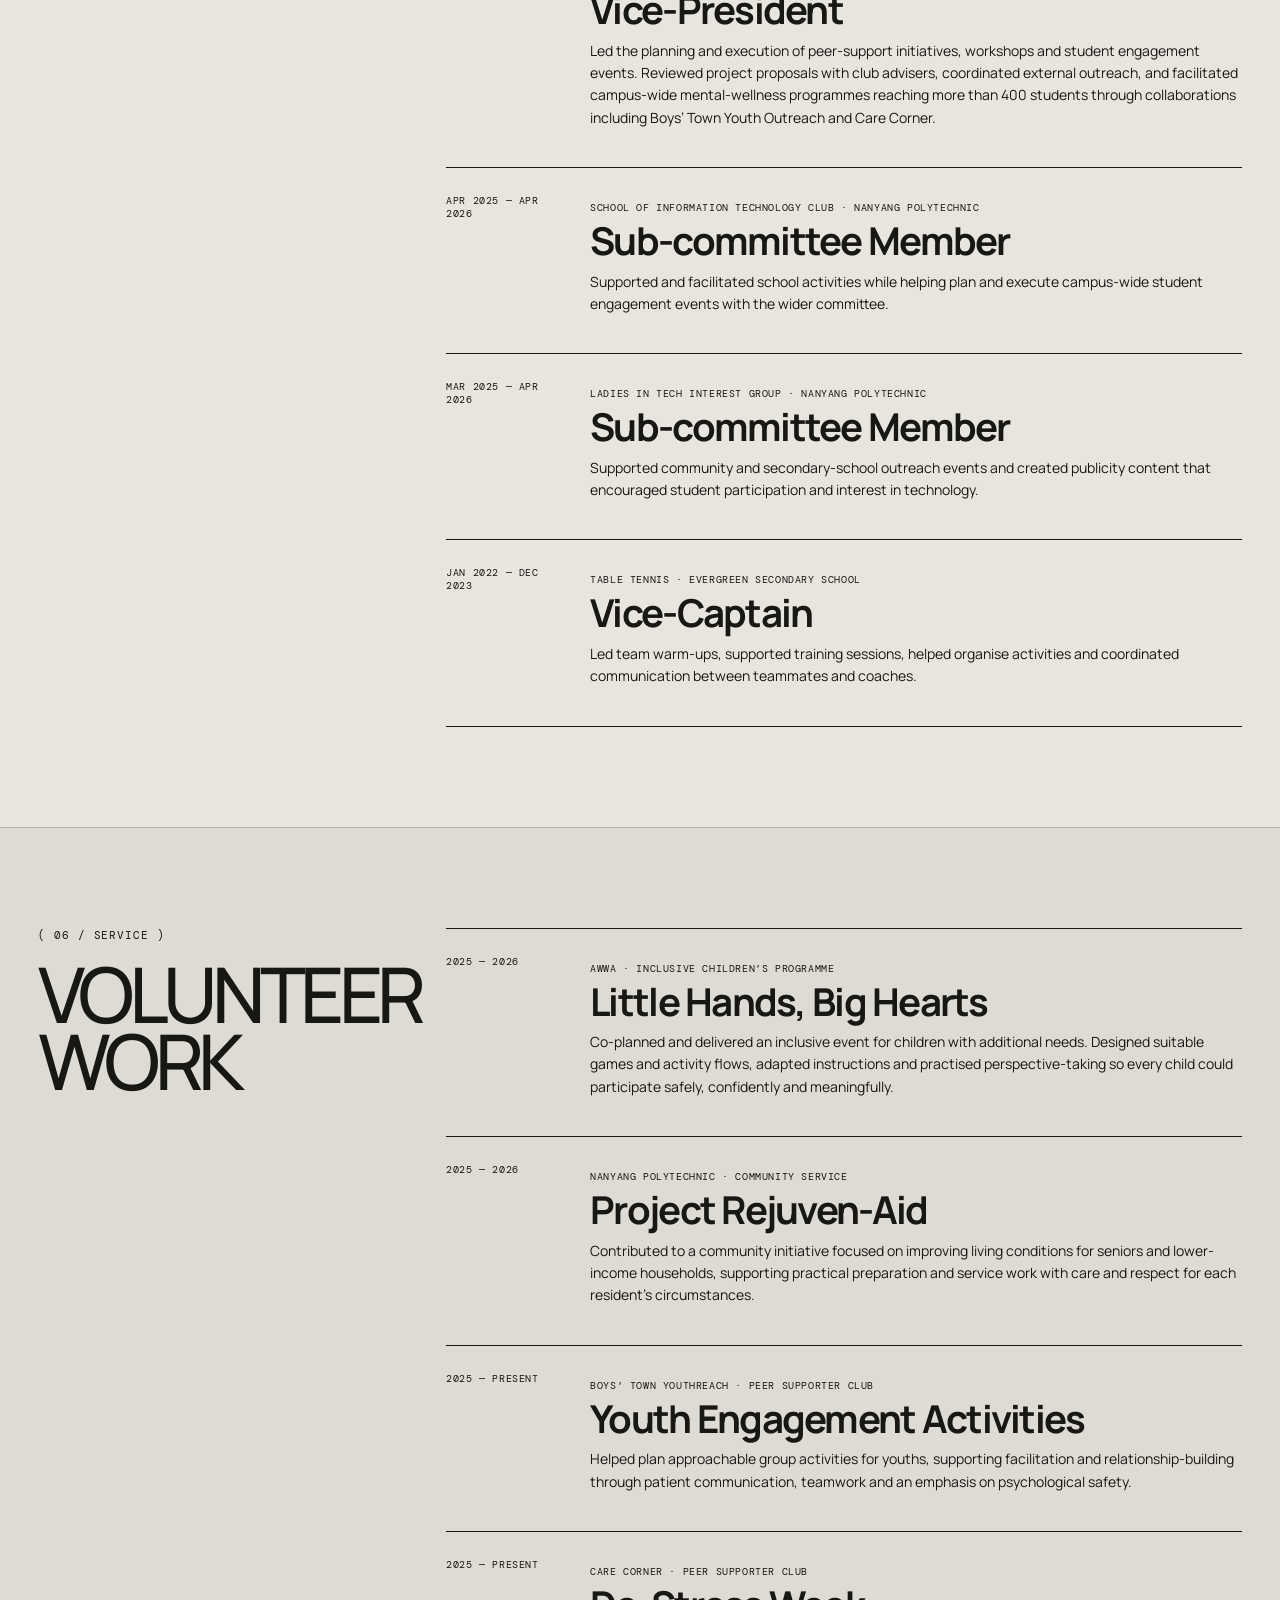
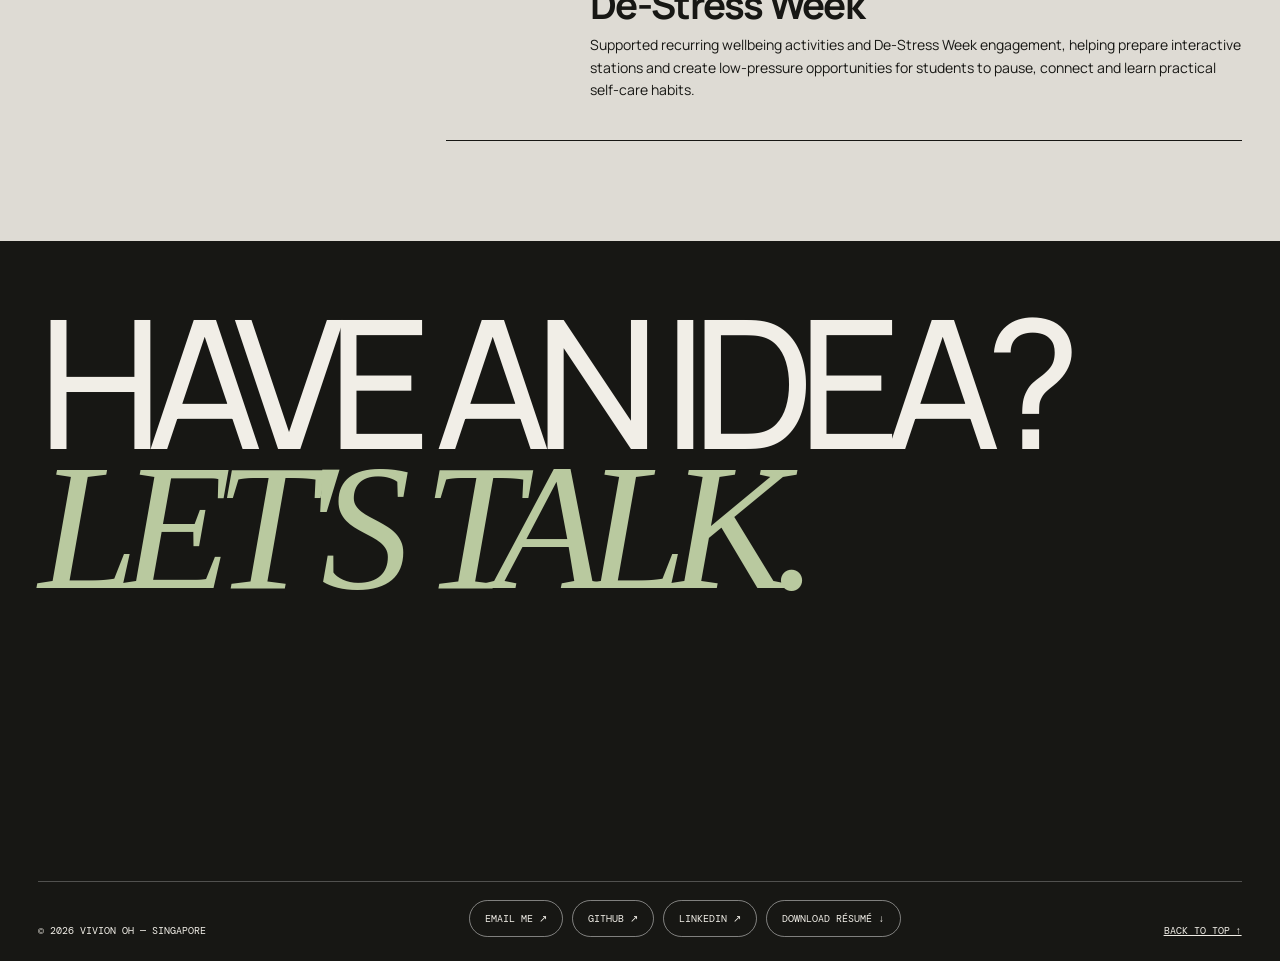
==== commit 31b1a34e: "Match navbar tint to accent color" ====
--- a/experience.html
+++ b/experience.html
@@ -62,7 +62,7 @@
       font: 11px DM Mono, monospace;
       text-transform: uppercase;
       letter-spacing: .08em;
-      background: rgba(216,221,211,.94);
+      background: rgba(222,211,202,.96);
       border-bottom: 1px solid transparent;
       backdrop-filter: blur(14px);
       transition: border-color .25s;
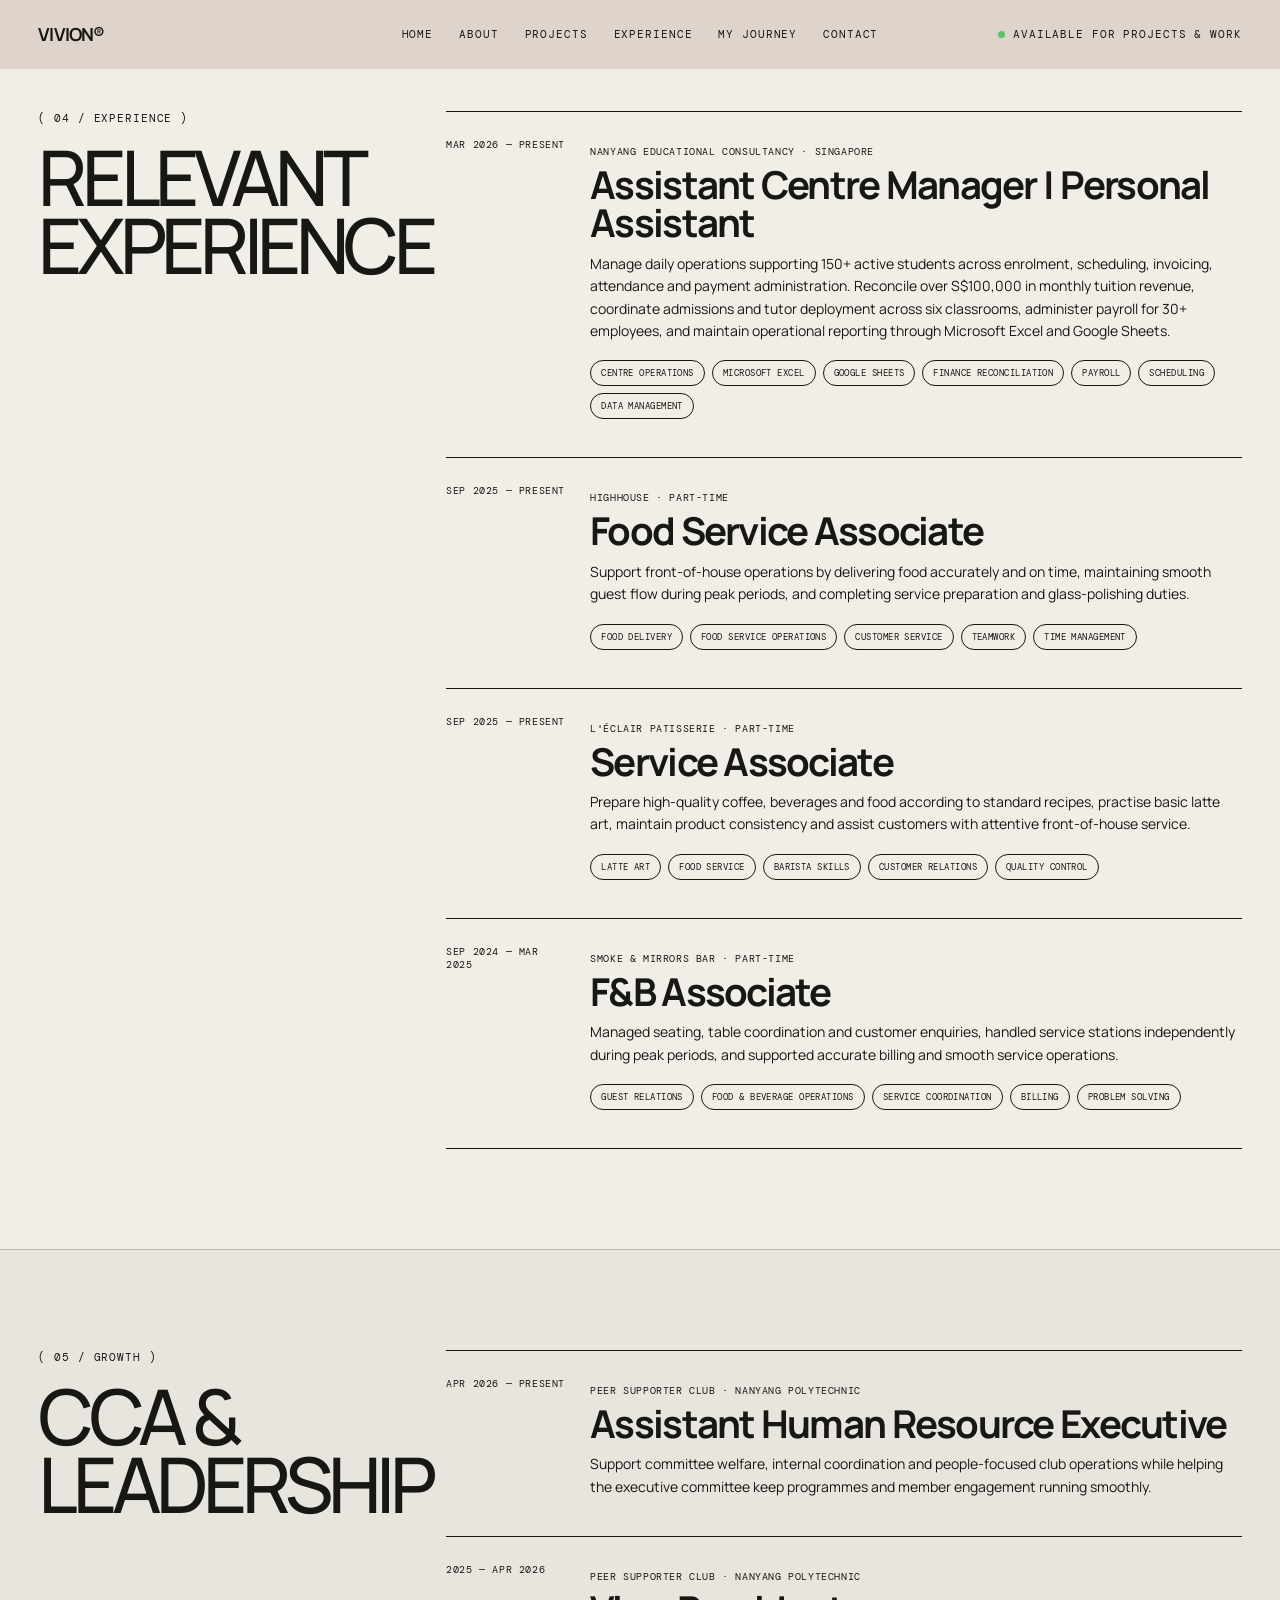
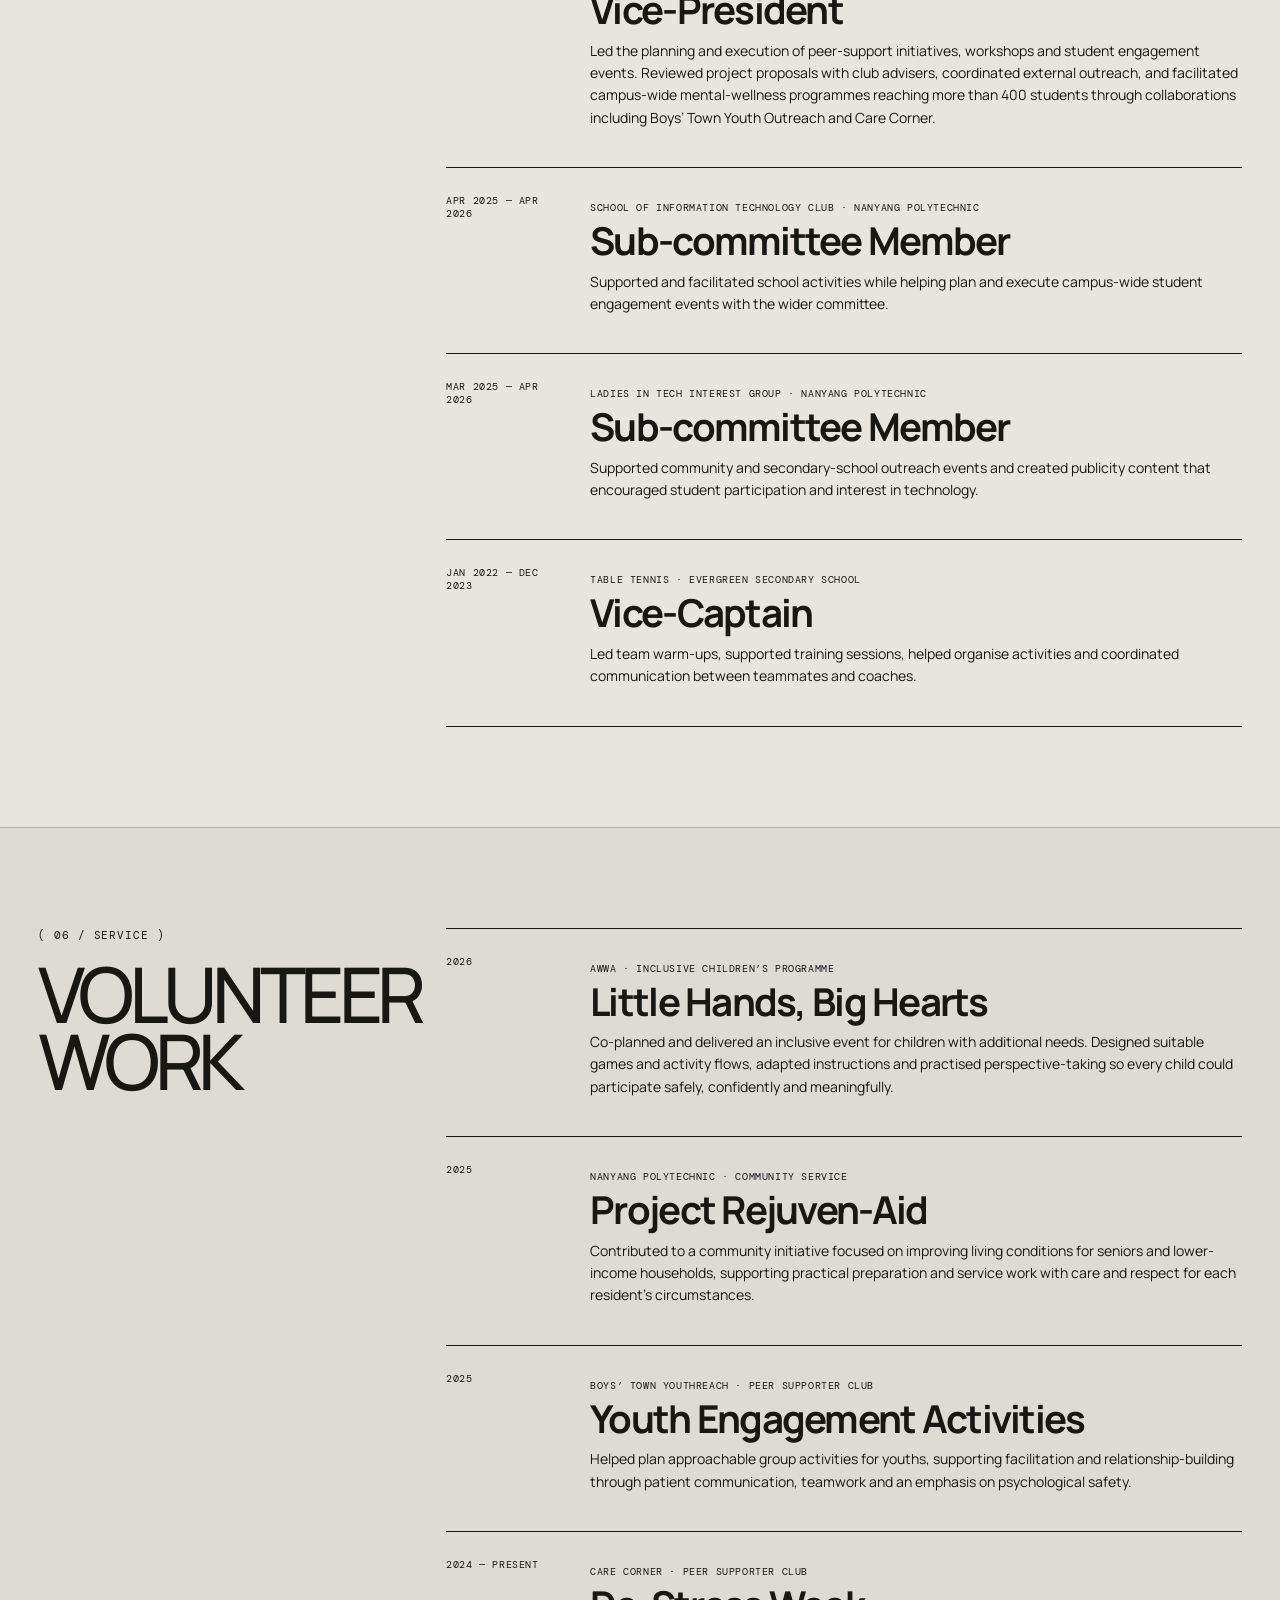
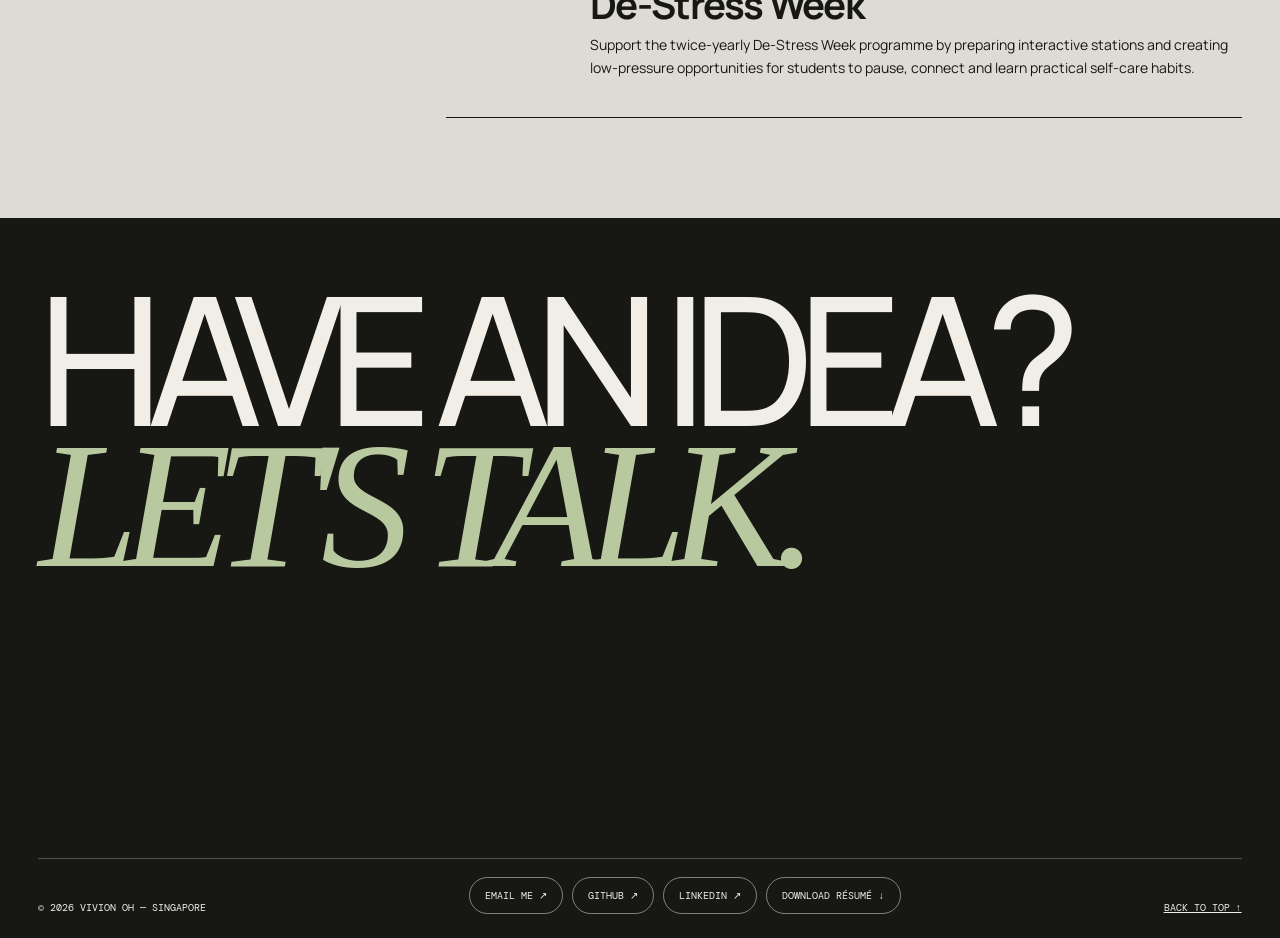
==== commit 2efd58f4: "Correct volunteer activity dates" ====
--- a/experience.html
+++ b/experience.html
@@ -464,10 +464,10 @@
       <div class="experience-grid">
         <h2 class="section-label" data-reveal>( 06 / Service )<strong>Volunteer<br>work</strong></h2>
         <div class="entries" data-reveal>
-          <article class="entry no-logo"><span class="entry-date">2025 — 2026</span><div><span class="entry-kicker">AWWA · Inclusive Children’s Programme</span><h3>Little Hands, Big Hearts</h3><p>Co-planned and delivered an inclusive event for children with additional needs. Designed suitable games and activity flows, adapted instructions and practised perspective-taking so every child could participate safely, confidently and meaningfully.</p></div></article>
-          <article class="entry no-logo"><span class="entry-date">2025 — 2026</span><div><span class="entry-kicker">Nanyang Polytechnic · Community Service</span><h3>Project Rejuven-Aid</h3><p>Contributed to a community initiative focused on improving living conditions for seniors and lower-income households, supporting practical preparation and service work with care and respect for each resident’s circumstances.</p></div></article>
-          <article class="entry no-logo"><span class="entry-date">2025 — Present</span><div><span class="entry-kicker">Boys’ Town YouthReach · Peer Supporter Club</span><h3>Youth Engagement Activities</h3><p>Helped plan approachable group activities for youths, supporting facilitation and relationship-building through patient communication, teamwork and an emphasis on psychological safety.</p></div></article>
-          <article class="entry no-logo"><span class="entry-date">2025 — Present</span><div><span class="entry-kicker">Care Corner · Peer Supporter Club</span><h3>De-Stress Week</h3><p>Supported recurring wellbeing activities and De-Stress Week engagement, helping prepare interactive stations and create low-pressure opportunities for students to pause, connect and learn practical self-care habits.</p></div></article>
+          <article class="entry no-logo"><span class="entry-date">2026</span><div><span class="entry-kicker">AWWA · Inclusive Children’s Programme</span><h3>Little Hands, Big Hearts</h3><p>Co-planned and delivered an inclusive event for children with additional needs. Designed suitable games and activity flows, adapted instructions and practised perspective-taking so every child could participate safely, confidently and meaningfully.</p></div></article>
+          <article class="entry no-logo"><span class="entry-date">2025</span><div><span class="entry-kicker">Nanyang Polytechnic · Community Service</span><h3>Project Rejuven-Aid</h3><p>Contributed to a community initiative focused on improving living conditions for seniors and lower-income households, supporting practical preparation and service work with care and respect for each resident’s circumstances.</p></div></article>
+          <article class="entry no-logo"><span class="entry-date">2025</span><div><span class="entry-kicker">Boys’ Town YouthReach · Peer Supporter Club</span><h3>Youth Engagement Activities</h3><p>Helped plan approachable group activities for youths, supporting facilitation and relationship-building through patient communication, teamwork and an emphasis on psychological safety.</p></div></article>
+          <article class="entry no-logo"><span class="entry-date">2024 — Present</span><div><span class="entry-kicker">Care Corner · Peer Supporter Club</span><h3>De-Stress Week</h3><p>Support the twice-yearly De-Stress Week programme by preparing interactive stations and creating low-pressure opportunities for students to pause, connect and learn practical self-care habits.</p></div></article>
         </div>
       </div>
     </section>
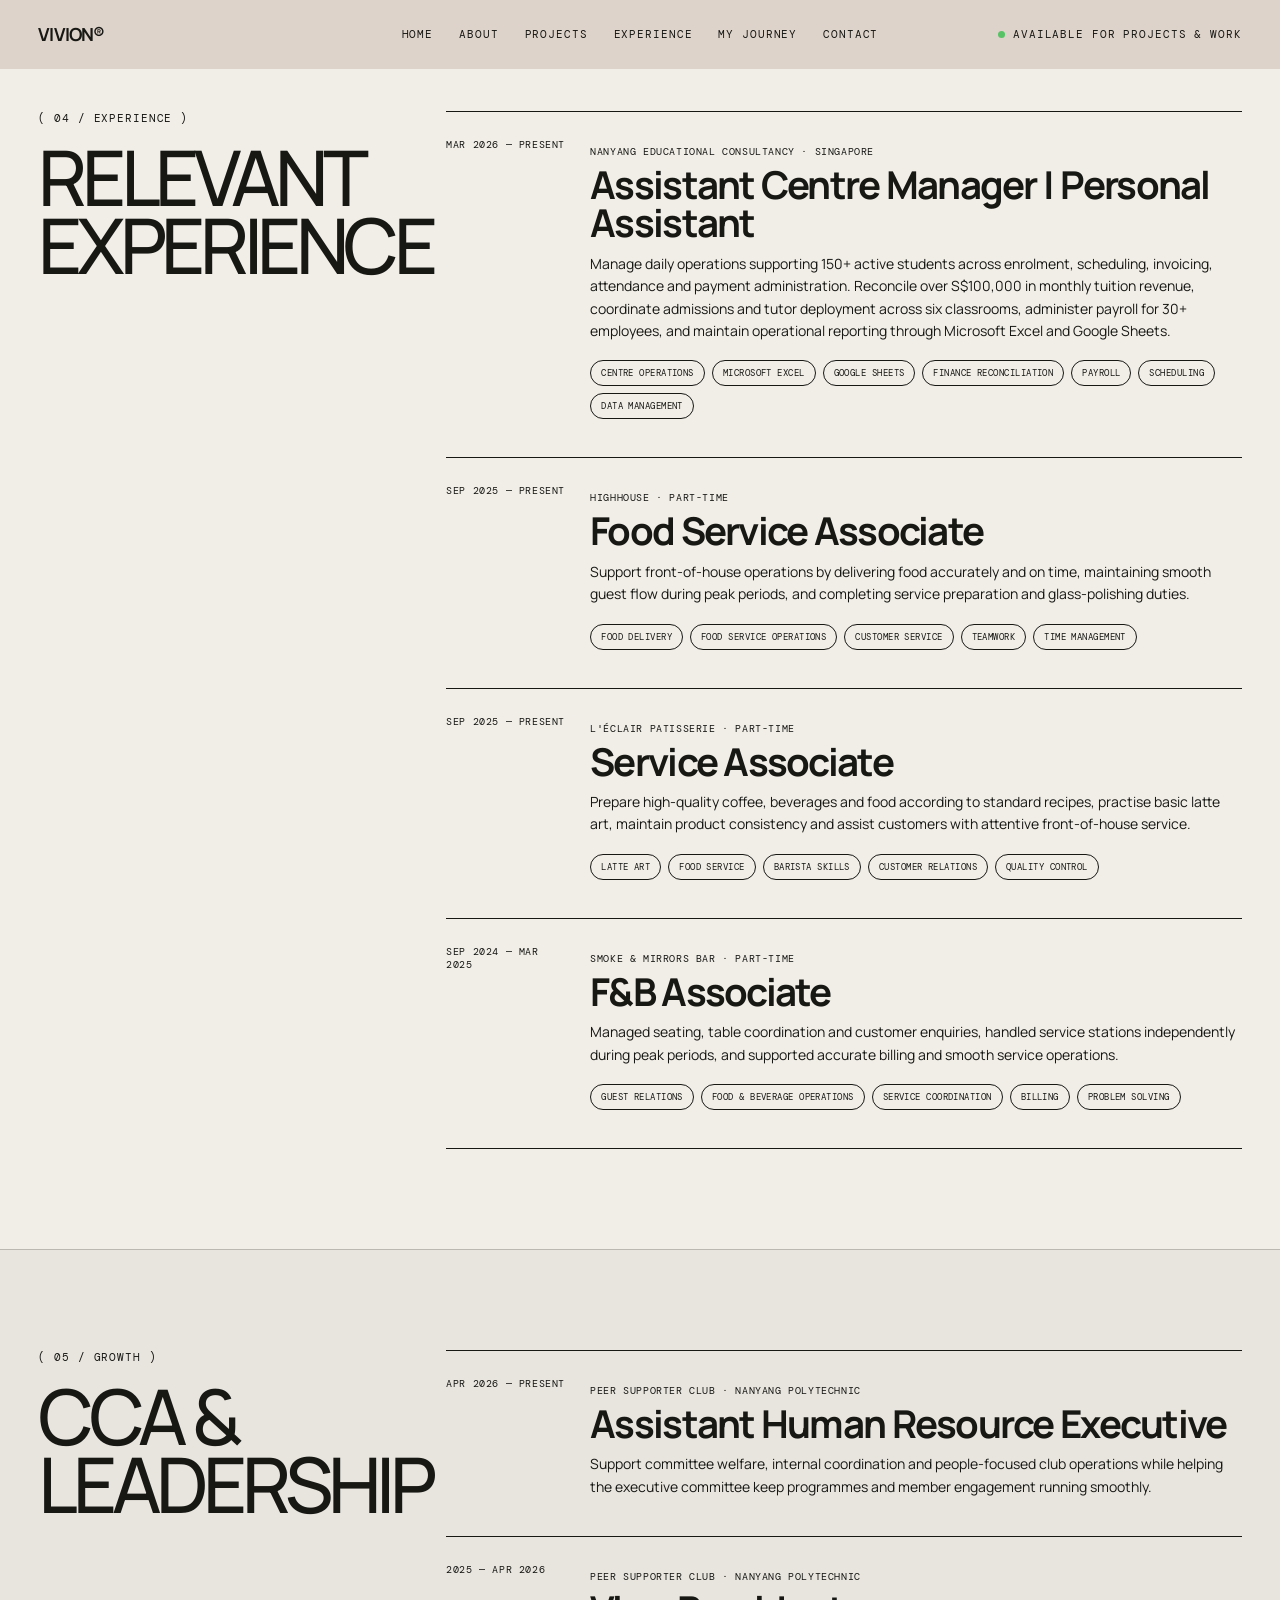
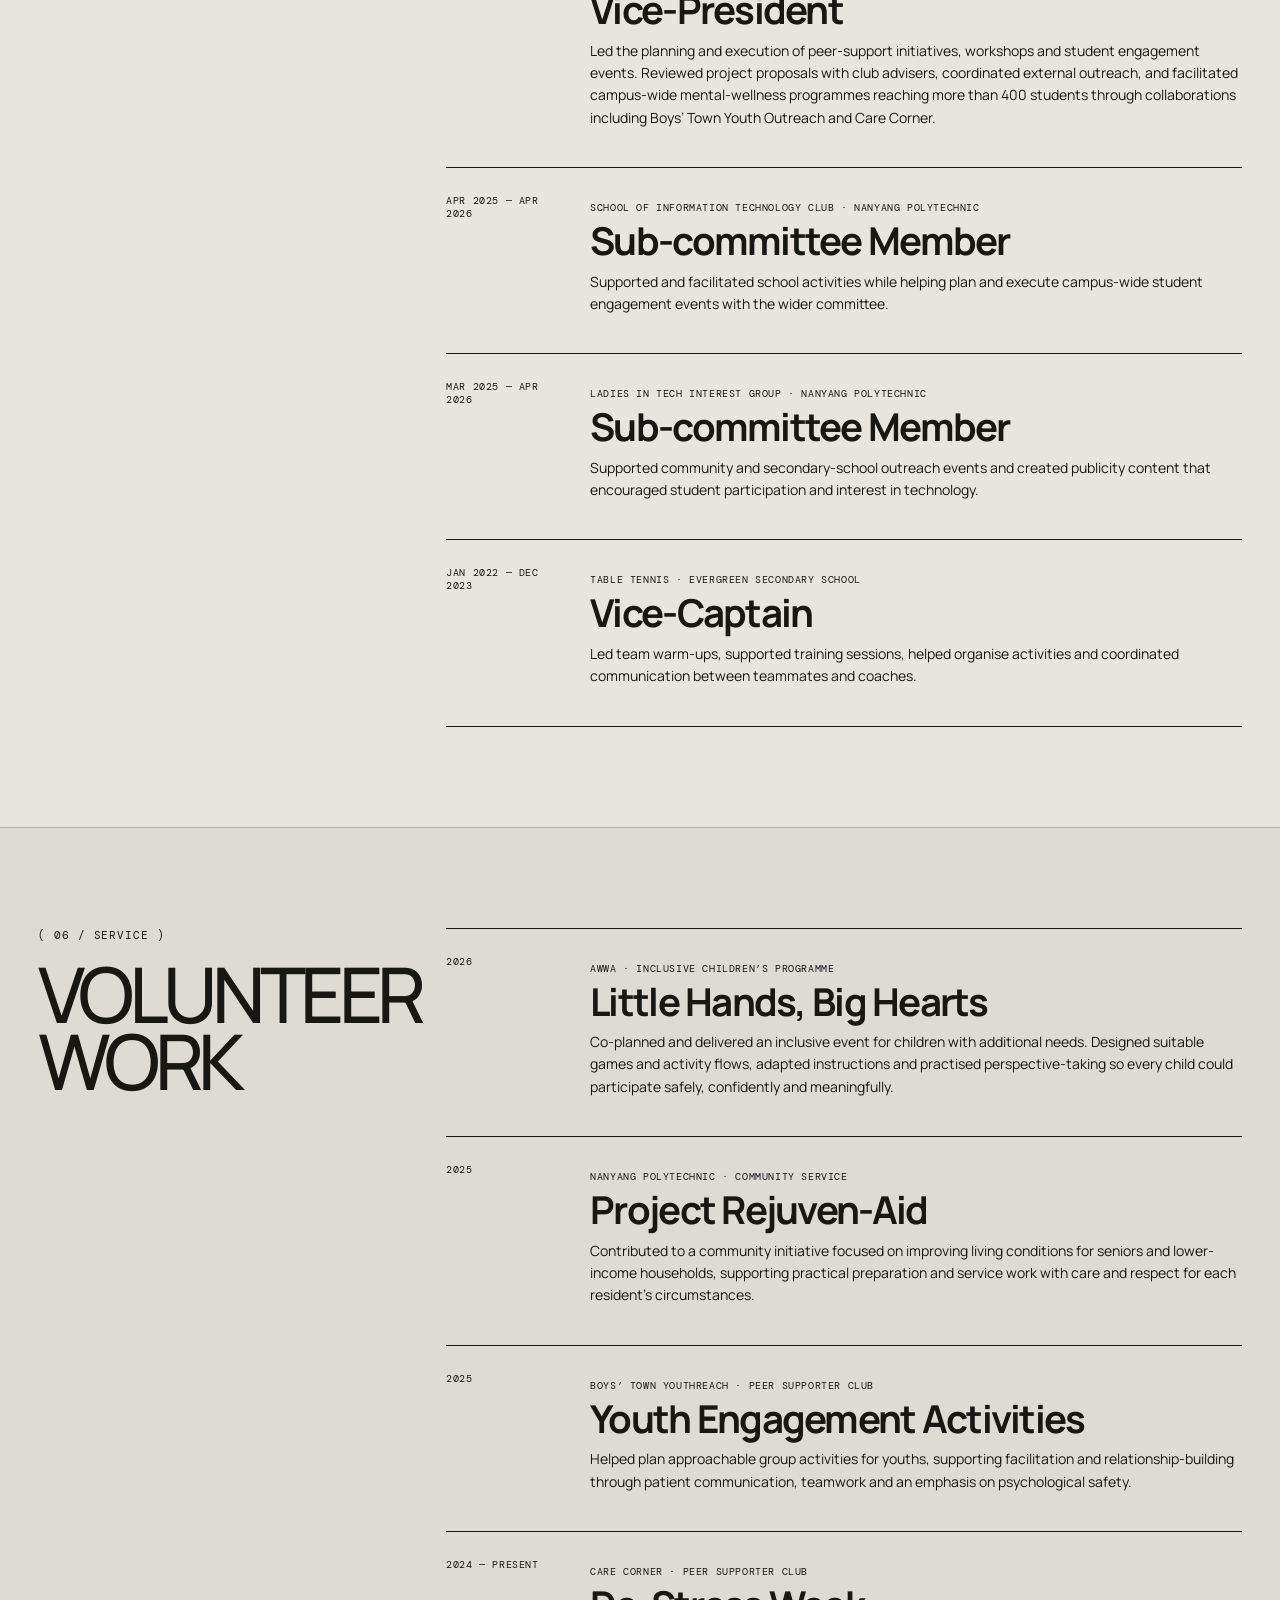
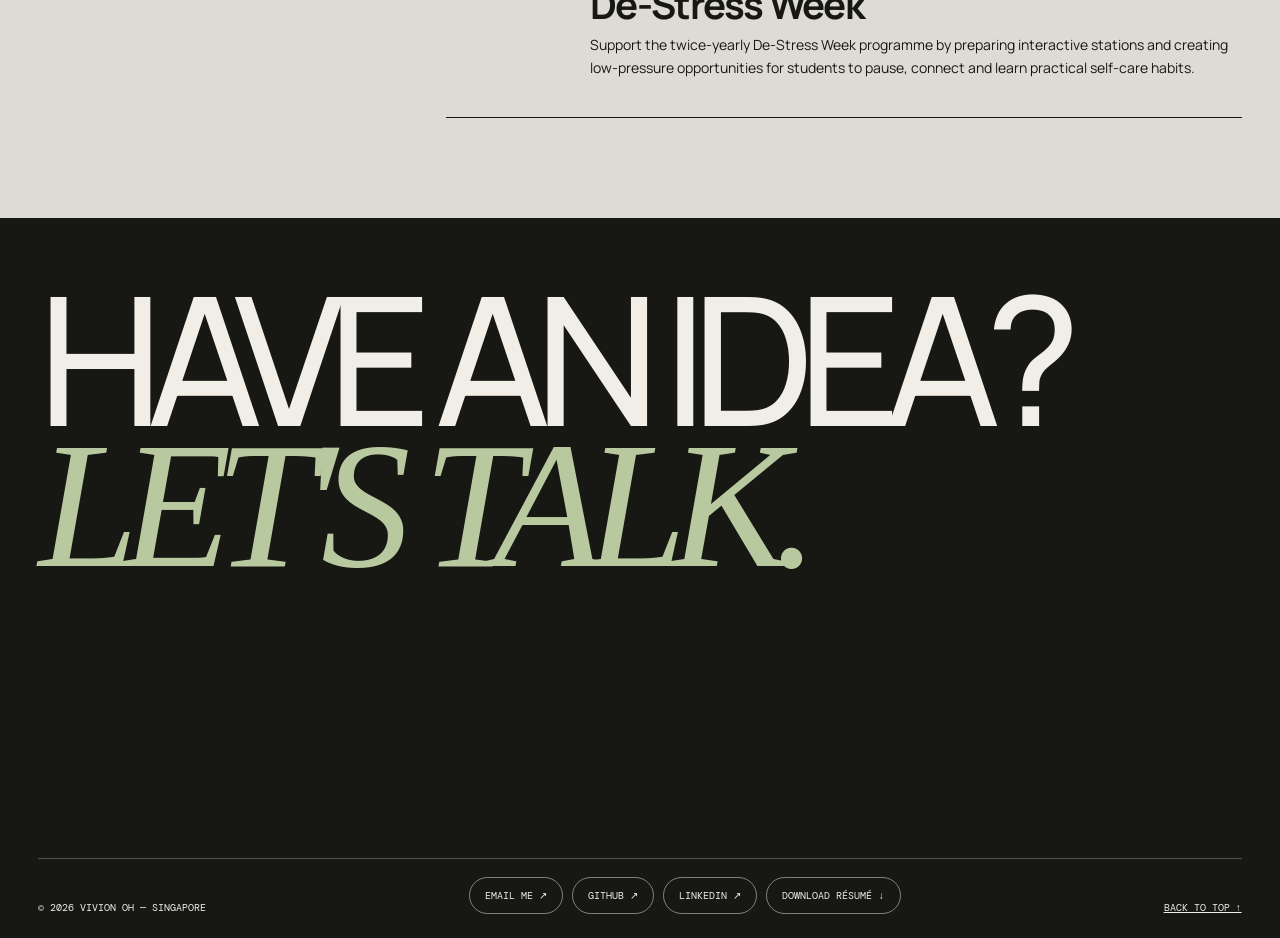
==== commit 76a39271: "Make navbar color consistent across pages" ====
--- a/experience.html
+++ b/experience.html
@@ -62,7 +62,7 @@
       font: 11px DM Mono, monospace;
       text-transform: uppercase;
       letter-spacing: .08em;
-      background: rgba(222,211,202,.96);
+      background: #ded3ca;
       border-bottom: 1px solid transparent;
       backdrop-filter: blur(14px);
       transition: border-color .25s;
